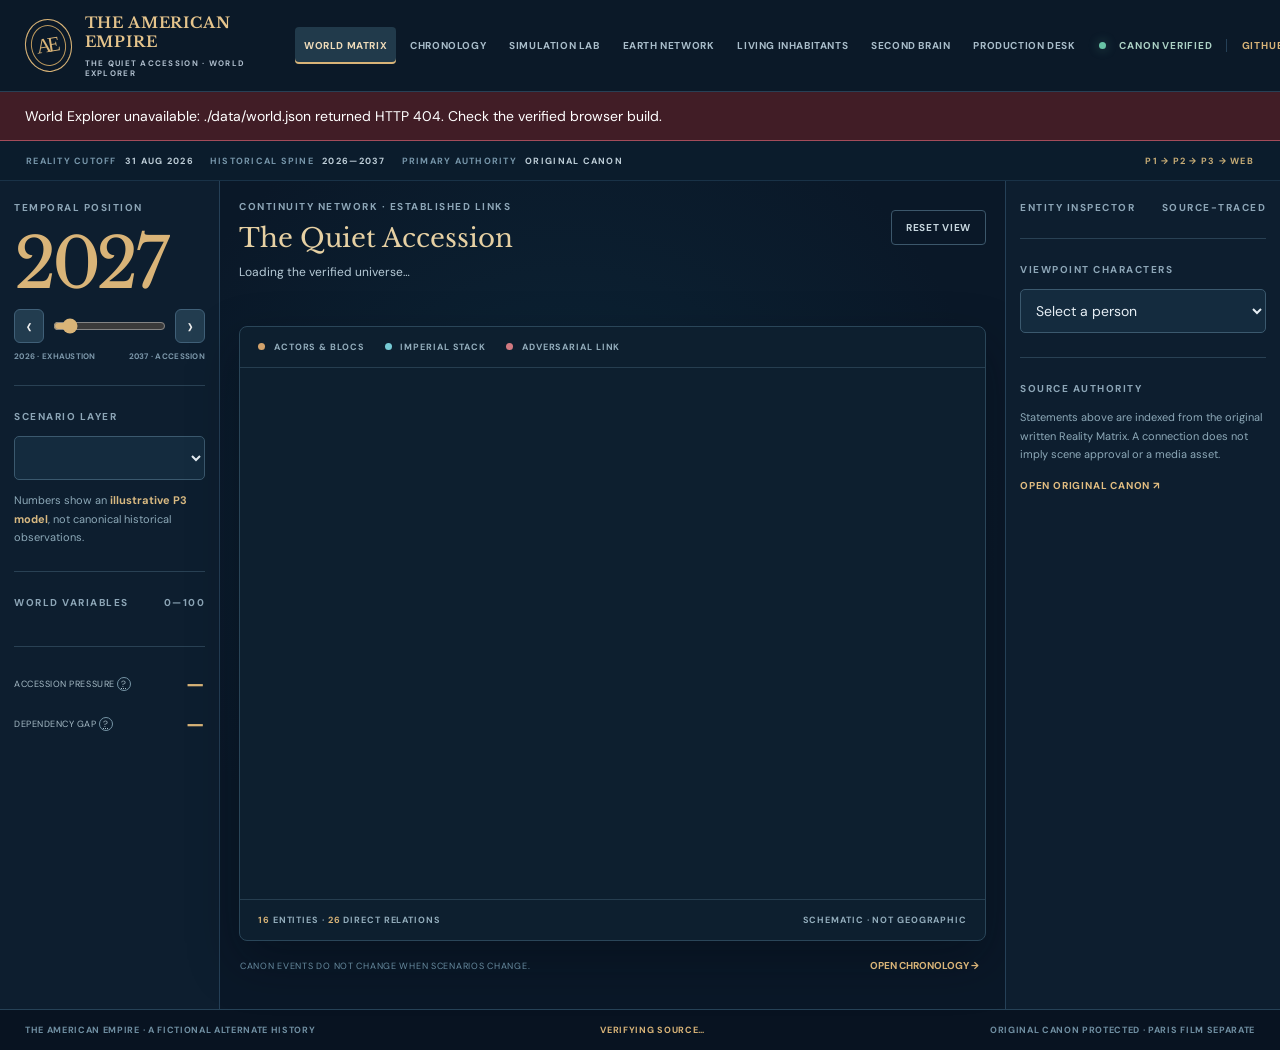
==== worlds/american-empire/web/src/index.html @ 7c213d7c "P7: deterministic inhabitants with agency, knowledge, memory and consequence Introduce five canon vi" ====
<!DOCTYPE html>
<html lang="en">
<head>
  <meta charset="utf-8">
  <meta name="viewport" content="width=device-width,initial-scale=1">
  <meta name="theme-color" content="#071322">
  <meta name="description" content="Explore The American Empire's original canon, timeline, factions, simulation scenarios and GodRender Second Brain.">
  <title>The American Empire • World Explorer</title>
  <link rel="stylesheet" href="./styles.css">
</head>
<body>
<div id="app" class="app">
  <header class="topbar">
    <a class="brand" href="#world" aria-label="American Empire World Explorer">
      <span class="seal" aria-hidden="true"><span>AE</span></span>
      <span class="brandtext"><strong>THE AMERICAN EMPIRE</strong><small>THE QUIET ACCESSION · WORLD EXPLORER</small></span>
    </a>
    <nav class="tabs" aria-label="Explorer sections">
      <button type="button" class="tab active" data-tab="world">World Matrix</button>
      <button type="button" class="tab" data-tab="chronology">Chronology</button>
      <button type="button" class="tab" data-tab="simulation">Simulation Lab</button>
      <button type="button" class="tab" data-tab="earth">Earth Network</button>
      <button type="button" class="tab" data-tab="inhabitants">Living Inhabitants</button>
      <button type="button" class="tab" data-tab="brain">Second Brain</button>
      <button type="button" class="tab" data-tab="production">Production Desk</button>
    </nav>
    <div class="top-right"><span class="live-dot"></span><span class="top-status">CANON VERIFIED</span><a id="githubTop" class="external" rel="noreferrer" target="_blank">GITHUB ↗</a></div>
  </header>

  <main class="main">
    <section id="error" class="error" role="alert" hidden></section>
    <div class="status-strip"><span>REALITY CUTOFF <b>31 AUG 2026</b></span><span>HISTORICAL SPINE <b>2026—2037</b></span><span>PRIMARY AUTHORITY <b>ORIGINAL CANON</b></span><span class="strip-right">P1 → P2 → P3 → WEB</span></div>

    <section id="world" class="page active" aria-label="World Matrix">
      <div class="world-layout">
        <aside class="leftpanel">
          <div class="panel-label">TEMPORAL POSITION</div>
          <div class="year-large" id="yearBig">2027</div>
          <div class="year-control"><button id="prevYear" aria-label="Previous year">‹</button><input type="range" id="yearSlider" min="2026" max="2037" step="1" value="2027" aria-label="Historical year"><button id="nextYear" aria-label="Next year">›</button></div>
          <div class="year-ends"><span>2026 · EXHAUSTION</span><span>2037 · ACCESSION</span></div>
          <div class="rule"></div>
          <label class="panel-label" for="scenarioSelect">SCENARIO LAYER</label>
          <select id="scenarioSelect"></select>
          <p class="caveat">Numbers show an <strong>illustrative P3 model</strong>, not canonical historical observations.</p>
          <div class="rule"></div>
          <div class="panel-label">WORLD VARIABLES <span class="tiny">0—100</span></div>
          <div id="metrics" class="metrics"></div>
          <div class="rule"></div>
          <div class="small-stat"><span>ACCESSION PRESSURE <abbr title="Uncalibrated P3 proxy">?</abbr></span><b id="pressure">—</b></div>
          <div class="small-stat"><span>DEPENDENCY GAP <abbr title="V1 minus V6; not a welfare measure">?</abbr></span><b id="dependency">—</b></div>
        </aside>
        <section class="worldcenter">
          <div class="centerhead"><div><div class="eyebrow">CONTINUITY NETWORK · ESTABLISHED LINKS</div><h1 id="phaseTitle">The Quiet Accession</h1><p id="phaseSummary">Loading the verified universe…</p></div><div class="graph-tools"><button type="button" id="resetGraph" class="flat-button">RESET VIEW</button></div></div>
          <div class="network">
            <div class="network-meta"><span><i class="dot amber"></i> ACTORS & BLOCS</span><span><i class="dot aqua"></i> IMPERIAL STACK</span><span><i class="dot rose"></i> ADVERSARIAL LINK</span></div>
            <svg id="graph" viewBox="0 0 1100 650" role="img" aria-label="Interactive schematic relationship network of the American Empire. Select nodes to inspect." tabindex="0"></svg>
            <div class="network-bottom"><span><b id="graphCount">16</b> ENTITIES · <b id="edgeCount">26</b> DIRECT RELATIONS</span><span>SCHEMATIC · NOT GEOGRAPHIC</span></div>
          </div>
          <div class="bottom-row"><span>CANON EVENTS DO NOT CHANGE WHEN SCENARIOS CHANGE.</span><button class="text-link" id="goChronology">OPEN CHRONOLOGY →</button></div>
        </section>
        <aside class="rightpanel">
          <div class="panel-label">ENTITY INSPECTOR <span class="tiny">SOURCE-TRACED</span></div>
          <div id="entityDetail"></div>
          <div class="rule"></div>
          <label class="panel-label" for="personSelect">VIEWPOINT CHARACTERS</label>
          <select id="personSelect"><option value="">Select a person</option></select>
          <div class="rule"></div>
          <div class="panel-label">SOURCE AUTHORITY</div>
          <p class="source-copy">Statements above are indexed from the original written Reality Matrix. A connection does not imply scene approval or a media asset.</p>
          <a id="canonLink" class="external-link" target="_blank" rel="noreferrer">OPEN ORIGINAL CANON ↗</a>
        </aside>
      </div>
    </section>


    <section id="simulation" class="page widepage" aria-label="Live simulation">
      <div class="page-intro"><p class="eyebrow">P5 · LIVE BROWSER-NATIVE SIMULATION</p><h1>Decisions have consequences.</h1>
        <p>Make an intervention, fork history, advance time and compare outcomes using the exact P3 rule set. All calculations run in this browser. These are <strong>hypothetical world-state variables</strong>, not changes to the original novel or real world.</p></div>
      <div id="liveStatus" class="sim-status" role="status" aria-live="polite">Verifying simulation rules against the source model…</div>
      <div class="sim-grid">
        <section class="sim-panel">
          <div class="panel-label">01 / SELECT A WORLD</div>
          <label for="liveScenario">Scenario</label><select id="liveScenario"></select>
          <div class="sim-side-controls"><button type="button" id="liveBack" class="flat-button">← Previous year</button>
            <button type="button" id="liveAdvance" class="primary-button">Advance one year →</button></div>
          <label for="liveYear">Simulation observation year</label><input id="liveYear" type="range" min="2026" max="2037" value="2027" step="1">
          <div class="sim-year-heading"><strong id="liveYearDisplay">2027</strong><span id="livePhase">Dollar Night</span></div>
          <div class="rule"></div>
          <div class="panel-label">02 / INTERVENE AND FORK</div>
          <label for="liveAction">Decision or intervention</label><select id="liveAction"></select>
          <label for="liveSubject">Associated faction or system (provenance only)</label><select id="liveSubject"></select>
          <label for="liveIntensity">Intensity: <strong id="liveIntensityText">1</strong> of 3</label>
          <input type="range" id="liveIntensity" min="1" max="3" step="1" value="1">
          <label for="liveForkName">New alternative history ID</label><input type="text" id="liveForkName" value="atlas-alternative" maxlength="64" pattern="[a-z][a-z0-9-]*" autocomplete="off">
          <button id="liveApply" class="primary-button full-button">Branch &amp; apply decision</button>
          <p class="caveat">A fork starts at the selected year, retaining the parent's prior years. Parent decisions from this year onward are replaced, not copied. No original canon file is modified.</p>
        </section>
        <section class="sim-panel sim-center">
          <div class="panel-label">03 / OBSERVE THE OUTCOME</div>
          <div class="sim-hero-metric"><div><span id="liveHeroYear">2027</span><h2 id="liveHeroTitle">Dollar Night</h2><p id="liveScenarioCaption">Initial state</p></div><div class="sim-authority">SCENARIO ONLY<br>NOT ESTABLISHED CANON</div></div>
          <div id="liveMetrics" class="sim-metric-grid"></div>
          <div class="sim-proxies"><div><small>ACCESSION PRESSURE · PROXY</small><b id="livePressure">—</b></div><div><small>DEPENDENCY GAP · PROXY</small><b id="liveDependency">—</b></div></div>
          <div class="panel-label">RECORDED DECISIONS</div>
          <div id="liveEvents" class="sim-event-list">None yet.</div>
          <div class="sim-side-controls">
            <button id="liveReplay" class="flat-button">Verify replay</button>
            <button id="liveExport" class="flat-button">Export complete run</button>
          </div>
          <p class="tiny muted">SHA-256 snapshot chain, model digest, source-world digest and exact event receipts are included in each exported run.</p>
        </section>
        <aside class="sim-panel">
          <div class="panel-label">04 / COMPARE HISTORIES</div>
          <label for="liveCompare">Compare against</label><select id="liveCompare"></select>
          <button id="liveCompareButton" class="flat-button full-button">Compare timelines</button>
          <div id="liveComparison" class="sim-comparison"><p>Choose another history to inspect divergence and variable deltas.</p></div>
          <div class="rule"></div>
          <div class="panel-label">05 / SAVE AND RECOVER</div>
          <button id="liveSave" class="primary-button full-button">Save this scenario locally</button>
          <div id="liveSavedList" class="sim-saved-list"></div>
          <div class="sim-side-controls">
            <button id="liveImportButton" class="flat-button">Import JSON</button>
            <button id="liveDelete" class="flat-button">Forget local branch</button>
          </div>
          <input type="file" id="liveImportFile" accept=".json,application/json" hidden>
          <p class="caveat">Saved only in this browser's local storage. Export JSON for backup or to transfer devices. No GodRender worker, Vercel server, or Drive write is performed.</p>
        </aside>
      </div>
    </section>


    <section id="earth" class="page widepage earth-page" aria-label="P6 Geographic Earth">
      <div class="page-intro"><p class="eyebrow">P6 · REAL GEOGRAPHY / HYPOTHETICAL SYSTEMS</p>
        <h1>The world beneath the Empire.</h1>
        <p>Locations named in the original story, placed against public-domain Natural Earth coastlines. Connections, influence, local service indices and decisions are <strong>illustrative simulations</strong>, not documented transport routes, real economic data, or new canon.</p>
      </div>
      <div id="geoStatus" class="sim-status" role="status" aria-live="polite">Loading the geographic index…</div>
      <div class="geo-layout">
        <div class="geo-main">
          <div class="geo-control-strip">
            <div><label for="geoYear">WORLD YEAR</label><strong id="geoYearText">2030</strong></div>
            <input type="range" id="geoYear" min="2026" max="2037" value="2030" step="1" aria-label="Geographic simulation year">
            <button type="button" id="geoPrev" class="flat-button">←</button><button type="button" id="geoNext" class="flat-button">→</button>
            <div class="geo-scenario"><small>ACTIVE P5 HISTORY</small><strong id="geoScenarioText">baseline</strong></div>
          </div>
          <div class="geo-map-container">
            <div class="geo-map-top">
              <span><i class="dot aqua"></i> CITY REFERENCE</span><span><i class="dot amber"></i> SELECTED LOCATION</span><span><i class="dot rose"></i> HYPOTHETICAL LINK</span>
              <div class="geo-map-buttons"><button id="geoZoomIn" aria-label="Zoom in">＋</button><button id="geoZoomOut" aria-label="Zoom out">－</button><button id="geoZoomReset" aria-label="Reset map">RESET</button></div>
            </div>
            <svg id="earthMap" viewBox="0 0 1200 620" role="img" aria-label="World map showing fictional American Empire story locations and modeled regional connections"></svg>
            <div class="geo-map-foot"><span id="geoCounter">12 CITY REFERENCE POINTS · 16 MODEL EDGES</span><span>PUBLIC-DOMAIN LAND GEOMETRY · GEOGRAPHY IS NOT A SOVEREIGNTY CLAIM</span></div>
          </div>
          <div class="geo-city-strip" id="geoCityStrip"></div>
          <p class="caveat">Land shapes: Natural Earth 1:110m public-domain dataset. Location coordinates are approximate city centers; no exact hospital, port facility, civic boundary, or future imperial border is asserted.</p>
        </div>
        <aside class="geo-sidebar">
          <div class="panel-label">SELECTED GEOGRAPHIC NODE</div>
          <h2 id="geoSelectedName">Bandar Abbas</h2>
          <p id="geoSelectedNote" class="source-copy"></p>
          <div class="geo-stats">
            <div><small>SERVICE RELIABILITY · MODEL</small><strong id="geoService">—</strong></div>
            <div><small>INDEPENDENT CAPACITY · MODEL</small><strong id="geoAutonomy">—</strong></div>
            <div><small>INCOMING NETWORK PRESSURE · MODEL</small><strong id="geoPressure">—</strong></div>
          </div>
          <div id="geoSource" class="source-citation"></div>
          <div class="rule"></div>
          <div class="panel-label">LOCAL DECISION · ALTERNATIVE HISTORY</div>
          <label for="geoAction">Intervention at this location</label><select id="geoAction"></select>
          <label for="geoIntensity">Intensity <strong id="geoIntensityLabel">1</strong> of 3</label><input id="geoIntensity" type="range" min="1" max="3" value="1" step="1">
          <button id="geoApply" class="primary-button full-button">Apply to geographic scenario</button>
          <p class="caveat">Interventions propagate along modeled directed links with a one-year lag. Global variables are inherited from the active P5 scenario and never overwritten.</p>
          <div class="rule"></div>
          <div class="panel-label">NETWORK CONSEQUENCES</div>
          <div id="geoConsequences" class="geo-consequences"></div>
          <div id="geoEventList" class="geo-events"></div>
          <div class="geo-button-row">
            <button id="geoUndo" class="flat-button">Undo latest</button>
            <button id="geoExport" class="flat-button">Export scenario</button>
          </div>
          <button id="geoClear" class="flat-button full-button">Clear local interventions</button>
          <p class="tiny muted">Local scenario data stays in your browser, not Drive. Export it before clearing storage. GodRender FX, Godot, ONNX and processing workers are not invoked by moving a map marker.</p>
        </aside>
      </div>
    </section>


    <section id="inhabitants" class="page widepage" aria-label="Living inhabitants simulation">
      <div class="page-intro"><p class="eyebrow">P7 · SOCIAL SIMULATION · SOURCE-ANCHORED FICTION</p>
      <h1>Every system has people inside it.</h1>
      <p>Observe ten simulated participants: five original viewpoint characters and five institutions. Each has bounded resources, priorities, relationships, private observations and memory. These are <strong>deterministic rule-based agents</strong>, not language-model conversations or established new chapters.</p></div>
      <div id="peopleStatus" class="sim-status" role="status" aria-live="polite">Initializing the inhabitant model…</div>
      <div class="inhabitants-layout">
       <div class="inhabitants-main">
        <div class="geo-control-strip">
         <div><label for="peopleYear">SIMULATED YEAR</label><strong id="peopleYearValue">2030</strong></div>
         <input type="range" id="peopleYear" min="2026" max="2037" step="1" value="2030">
         <button id="peoplePrev" class="flat-button" aria-label="Previous inhabitant year">←</button>
         <button id="peopleNext" class="flat-button" aria-label="Next inhabitant year">→</button>
         <div class="geo-scenario"><small>ACTIVE P5 RUN</small><strong id="peopleP5">baseline</strong></div>
        </div>
        <div class="panel-label">INHABITANTS AND INSTITUTIONS <span class="tiny">SELECT ONE TO INSPECT</span></div>
        <div id="peopleCards" class="people-cards"></div>
        <div class="panel-label">DECISIONS THIS YEAR <span class="tiny">ALTERNATIVE SIMULATION</span></div>
        <div id="peopleDecisions" class="people-decisions"></div>
        <div class="rule"></div>
        <div class="panel-label">RELATIONSHIP AND KNOWLEDGE FLOW <span class="tiny">ONE-YEAR MESSAGE DELAY</span></div>
        <div id="peopleConnections" class="people-connections"></div>
       </div>
       <aside class="people-inspector">
        <div class="panel-label">SELECTED INHABITANT</div>
        <h2 id="personFullName">Dr. Neda Farzan</h2>
        <p id="personCanonRole" class="source-copy"></p>
        <div class="people-numbers">
          <div><small>AVAILABLE RESOURCES</small><strong id="personBudget">—</strong></div>
          <div><small>PUBLIC STANDING</small><strong id="personStanding">—</strong></div>
          <div><small>LOCAL SERVICE · P7</small><strong id="personLocal">—</strong></div>
        </div>
        <div class="panel-label">ESTABLISHED SOURCE KNOWLEDGE</div>
        <p id="personCanonKnows" class="people-canon"></p>
        <div class="panel-label">IN-SIMULATION KNOWLEDGE</div>
        <div id="personKnowledge" class="people-knowledge"></div>
        <div class="panel-label">PRIVATE MEMORY IN THIS BRANCH</div>
        <div id="personMemory" class="people-memory"></div>
        <div class="rule"></div>
        <div class="panel-label">DIRECTIVE / COUNTERFACTUAL INTERVENTION</div>
        <label for="personPriority">Ask this actor to prioritize</label>
        <select id="personPriority">
         <option value="relief">Material relief</option>
         <option value="liberty">Autonomy and exit</option>
         <option value="truth">Investigation and evidence</option>
         <option value="order">Centralized order</option>
         <option value="trade">Negotiation and trade</option>
        </select>
        <button id="personApply" class="primary-button full-button">Create alternative choice</button>
        <p class="caveat">A directive changes this actor's behavior beginning in the selected year, not the locked historical timeline. Different people and institutions can respond differently.</p>
        <div class="people-compare">
         <div class="panel-label">BEHAVIORAL DIVERGENCE</div>
         <div id="personComparison"></div>
        </div>
        <div class="geo-button-row">
         <button id="personUndo" class="flat-button">Undo latest</button>
         <button id="personReplay" class="flat-button">Verify replay</button>
        </div>
        <button id="personExport" class="flat-button full-button">Export world-state receipt</button>
        <p id="personSourceNote" class="tiny muted">Character knowledge is limited to the canon's stated initial perspective and simulated messages. Canonically unknown information cannot be learned automatically.</p>
       </aside>
      </div>
    </section>

    <section id="chronology" class="page widepage" aria-label="Chronology">
      <div class="page-intro"><p class="eyebrow">THE ESTABLISHED SPINE</p><h1>Twelve years that changed the world.</h1><p>These titles and descriptions belong to the original Reality Matrix. Select a year to inspect its connected hypothetical state in the World Matrix.</p></div>
      <div class="chronology-layout"><div id="timelineList" class="timeline-list"></div><aside class="side-feature"><span class="panel-label">TEMPORAL INTEGRITY</span><h2>One canon. Many possible futures.</h2><p>P1 preserved the written chronology; P2 indexed it. P3 can branch scenarios without editing canonical history.</p><div id="timelineDetail" class="time-detail"></div><button id="timelineToWorld" class="primary-button">EXPLORE SELECTED YEAR ↗</button></aside></div>
    </section>

    <section id="brain" class="page widepage" aria-label="Second Brain">
      <div class="page-intro"><p class="eyebrow">GODRENDER · INHERITED FROM MAIN</p><h1>The Second Brain.</h1><p>Search the real registry of FX, workflows, models and media capabilities. Every record shows its Git provenance. Source presence is not evidence that a capability has executed or been artistically accepted.</p></div>
      <div class="brain-links" id="brainLinks"></div>
      <div class="brain-toolbar"><input id="brainSearch" type="search" placeholder="Search FX IDs, techniques, workflows, models…" aria-label="Search Second Brain"><select id="brainCategory" aria-label="Capability category"><option value="all">All capabilities</option><option value="fx">Effects</option><option value="workflow">Workflows</option><option value="model">Models</option><option value="media">Media capabilities</option></select><select id="brainGate" aria-label="Registry gate filter"><option value="all">Every gate status</option><option value="approved">Approved metadata only</option><option value="proof_required">Proof required</option></select></div>
      <div class="brain-layout"><div><div class="brain-count" id="brainCount"></div><div id="brainResults" class="brain-grid"></div></div><aside class="brain-side"><div class="panel-label">EVIDENCE CONTRACT</div><h2>Available does not mean approved.</h2><p>A retrieved effect needs exact source code, a suitable runtime, gate checks, real proof and Director acceptance before production. Historical branches in Drive are indexed for provenance, not active execution.</p><div class="rule"></div><div id="brainSelected"><p>Select a capability to inspect its exact registry source.</p></div></aside></div>
    </section>

    <section id="production" class="page widepage" aria-label="Production Desk">
      <div class="page-intro"><p class="eyebrow">FROM WORLD-STATE TO PRODUCTION</p><h1>The Director's desk.</h1><p>Create a source-backed, non-destructive brief for GodRender Studio. It is a handoff document, <em>not</em> an action that starts rendering, runs FX, or promotes an adaptation into canon.</p></div>
      <div class="production-layout"><div class="production-card"><div class="panel-label">WORLD REFERENCE</div><label for="briefYear">Year</label><select id="briefYear"></select><label for="briefEntity">Focal institution / system / person</label><select id="briefEntity"></select><label for="briefMode">Authority treatment</label><select id="briefMode"><option value="canon_reference">Canonical historical reference (read-only)</option><option value="scenario_adaptation">Counterfactual adaptation — not canon</option></select><label for="briefFx">Optional registered FX technique</label><select id="briefFx"><option value="">No FX technique selected</option></select><label for="briefNote">Director's scene intention</label><textarea id="briefNote" rows="4" maxlength="700" placeholder="Describe the viewpoint, setting and dramatic purpose. No media will be generated."></textarea><div class="action-row"><button id="copyBrief" class="primary-button">COPY PRODUCTION BRIEF</button><button id="downloadBrief" class="flat-button">DOWNLOAD JSON</button></div><p class="tiny muted" id="briefMessage" aria-live="polite"></p></div>
      <div class="production-info"><div class="panel-label">GODRENDER HANDOFF · NOT AN EXECUTION GATE</div><h2>Use the whole stack, when the scene calls for it.</h2><p>Studio supplies the six-stage Media → Direction → Storyboard → Shots → Assemble → Finish workflow. The inherited Second Brain helps retrieve eligible effects and earlier proofs. No historical technique may execute without current native verification.</p><div id="briefPreview" class="preview-code"></div><a id="studioLink" href="#" target="_blank" rel="noreferrer" class="external-link">OPEN GODRENDER STUDIO SOURCE ↗</a><p class="tiny muted">The website is a read-only explorer. A production worker or authenticated Studio connection is not running on this hosting service.</p></div></div>
    </section>
  </main>
  <footer><span>THE AMERICAN EMPIRE · A FICTIONAL ALTERNATE HISTORY</span><span id="footSource">VERIFYING SOURCE…</span><span>ORIGINAL CANON PROTECTED · PARIS FILM SEPARATE</span></footer>
</div>
<script src="./simulator.js" defer></script>
<script src="./app.js" defer></script>
<script src="./live.js" defer></script>
<script src="./regions.js" defer></script>
<script src="./earth.js" defer></script>
<script src="./inhabitants.js" defer></script>
<script src="./people.js" defer></script>
</body>
</html>
---- worlds/american-empire/web/src/styles.css ----
@import url('https://fonts.googleapis.com/css2?family=DM+Sans:wght@400;500;600;700&family=Libre+Baskerville:wght@400;700&display=swap');
:root {--bg:#081321;--panel:#0e2031;--panel2:#10263a;--line:#254057;--gold:#d9b478;--text:#e0eaf0;--mute:#96acb9;--cyan:#76cad4;--amber:#d2a26b;--red:#d07980;--shadow:0 20px 50px #030a1259}
*{box-sizing:border-box}html{scroll-behavior:smooth}body{margin:0;color:var(--text);background:var(--bg);font-family:'DM Sans','Segoe UI',sans-serif;font-size:14px}button,input,select,textarea{font:inherit}button{cursor:pointer}a{color:inherit;text-decoration:none}a:hover{color:#f3dcae}button:focus-visible,a:focus-visible,input:focus-visible,select:focus-visible,textarea:focus-visible{outline:2px solid var(--gold);outline-offset:3px}::selection{background:#2b6473;color:#fff}.app{min-height:100vh;display:flex;flex-direction:column}.topbar{display:flex;align-items:center;gap:32px;padding:13px 25px;border-bottom:1px solid #284055;background:#0b1928;min-height:87px}.brand{display:flex;gap:13px;align-items:center;min-width:288px}.seal{width:53px;height:53px;display:grid;place-items:center;border:1.5px solid var(--gold);border-radius:50%;box-shadow:inset 0 0 0 5px #0b1928,inset 0 0 0 6px #bb985d;transform:rotate(-9deg)}.seal span{font-family:Georgia,serif;color:var(--gold);font-size:21px;letter-spacing:-4px;margin-right:4px}.brandtext strong{font-family:'Libre Baskerville',Georgia,serif;color:#e5c48c;font-size:15px;letter-spacing:.055em;display:block}.brandtext small{display:block;margin-top:7px;letter-spacing:.16em;color:#aebdcc;font-size:8px;font-weight:700}.tabs{display:flex;gap:5px;align-self:stretch;align-items:center;flex:1}.tab{border:0;border-radius:4px;background:transparent;color:#a9bdca;letter-spacing:.06em;text-transform:uppercase;font-size:10px;font-weight:700;padding:15px 14px;white-space:nowrap}.tab:hover{background:#1d3548}.tab.active{background:#213a4b;color:#efdcba;box-shadow:inset 0 -2px 0 var(--gold)}.top-right{display:flex;gap:13px;align-items:center;font-size:10px;white-space:nowrap;color:#acd1c5;font-weight:700;letter-spacing:.08em}.live-dot{width:7px;height:7px;border-radius:50%;background:#68c3a5;box-shadow:0 0 11px #68c3a56d}.external{color:var(--gold);border-left:1px solid var(--line);padding-left:15px}.main{flex:1;width:100%}.status-strip{display:flex;gap:33px;align-items:center;border-bottom:1px solid #193247;min-height:40px;padding:10px 26px;background:#0b1c2c;font-size:9px;letter-spacing:.14em;color:#7796aa;font-weight:700}.status-strip b{color:#beced8;margin-left:5px}.strip-right{margin-left:auto;color:#c7ac76}.error{background:#411d26;border-bottom:1px solid #a44c5a;padding:15px 25px;color:#fff}.page{display:none}.page.active{display:block}.world-layout{display:grid;grid-template-columns:260px minmax(420px,1fr) 310px;min-height:calc(100vh - 167px)}.leftpanel,.rightpanel{background:#0d1e2f;padding:22px 19px;overflow:auto}.leftpanel{border-right:1px solid var(--line)}.rightpanel{border-left:1px solid var(--line)}.panel-label,.eyebrow{font-size:10px;font-weight:700;letter-spacing:.15em;color:#8da6b7;text-transform:uppercase}.panel-label{display:flex;justify-content:space-between;gap:8px;margin-bottom:13px}.tiny{font-size:10px}.muted{color:var(--mute)}.year-large{font-family:'Libre Baskerville',Georgia,serif;font-size:69px;letter-spacing:-.07em;color:var(--gold);margin:13px 0 6px;line-height:1.1}.year-control{display:flex;gap:7px;align-items:center}.year-control button{background:#223c4f;border:1px solid #406078;border-radius:6px;color:#eee;width:30px;height:34px;font-size:23px}.year-control input{flex:1;min-width:70px;accent-color:var(--gold)}.year-ends{display:flex;justify-content:space-between;gap:6px;color:#7d98ab;font-size:8px;font-weight:700;letter-spacing:.035em;margin-top:8px}.rule{height:1px;background:#294154;margin:24px 0}select,input[type="search"],textarea{background:#142b3e;color:#e6eef4;border:1px solid #3b596e;border-radius:5px;padding:11px;width:100%;min-width:0}select:focus,textarea:focus{border-color:var(--gold)}.caveat,.source-copy{color:#8da9b8;font-size:11px;line-height:1.7}.caveat strong{color:#d8b981}.metrics{display:grid;gap:14px}.metric-head{display:flex;align-items:baseline;justify-content:space-between;gap:10px;margin-bottom:7px;color:#b4c6d0;font-size:10px}.metric-head strong{color:var(--gold);font-size:13px}.bar-bg{height:5px;border-radius:12px;background:#233e51;overflow:hidden}.bar-fill{height:100%;background:linear-gradient(90deg,#4c8996,#86d7d3);transition:width .3s}.small-stat{display:flex;justify-content:space-between;gap:10px;align-items:center;font-size:9px;letter-spacing:.06em;color:#a7bcc7;margin:14px 0}.small-stat b{font-size:20px;color:var(--gold)}.small-stat abbr{border:1px solid #7695a6;border-radius:100px;display:inline-grid;place-items:center;width:14px;height:14px;cursor:help}.worldcenter{padding:23px 24px;background:radial-gradient(circle at 44% 39%,#0c2537,transparent 65%),#0a1828;min-width:0}.centerhead{display:flex;justify-content:space-between;gap:20px;min-height:126px}.centerhead h1{font-family:'Libre Baskerville',Georgia,serif;color:#e6d0a3;font-weight:400;font-size:26px;margin:9px 0}.centerhead p{margin:0 0 18px;line-height:1.6;color:#b7cbd7;max-width:800px;font-size:12px}.flat-button{background:transparent;border:1px solid #3c576b;color:#c7d7df;padding:10px 14px;border-radius:4px;font-weight:700;font-size:10px;letter-spacing:.07em;white-space:nowrap}.flat-button:hover{background:#1d394b}.graph-tools{padding-top:10px}.network{border:1px solid #2a4659;background:#0d1f2f;box-shadow:var(--shadow);border-radius:8px;overflow:hidden;min-height:480px}.network-meta,.network-bottom{display:flex;gap:20px;align-items:center;color:#93adbc;font-size:9px;letter-spacing:.1em;font-weight:700;padding:14px 18px}.network-meta{border-bottom:1px solid #263e50}.dot{display:inline-block;width:7px;height:7px;border-radius:50%;margin-right:6px}.dot.amber{background:var(--amber)}.dot.aqua{background:var(--cyan)}.dot.rose{background:var(--red)}#graph{display:block;width:100%;height:min(59vh,600px);min-height:380px;touch-action:pan-y}#graph .edge{stroke:#5f8495;opacity:.35;stroke-width:1.5;transition:opacity .15s,stroke-width .15s}#graph .edge.negative{stroke:var(--red)}#graph .edge.emph{opacity:1;stroke-width:3}#graph .node{cursor:pointer;outline:none}#graph .node .disc{transition:stroke-width .15s,stroke .15s}#graph .node:hover .disc,#graph .node.active .disc{stroke:#f5e0b9;stroke-width:3}#graph .node text{font-family:'DM Sans',sans-serif;font-size:14px;fill:#dce8ed;text-anchor:middle;pointer-events:none}#graph .node .sub{font-size:9px;fill:#89a1af;letter-spacing:.12em}#graph .heading{font-family:'DM Sans',sans-serif;font-size:12px;fill:#7896aa;letter-spacing:2px}.network-bottom{border-top:1px solid #263e50;justify-content:space-between}.network-bottom b{color:var(--gold)}.bottom-row{display:flex;justify-content:space-between;align-items:center;gap:14px;padding:17px 1px;color:#688b9f;font-size:9px;letter-spacing:.08em}.text-link{background:none;border:0;color:var(--gold);font-weight:700;font-size:10px;white-space:nowrap}.entity-name{font-family:'Libre Baskerville',Georgia,serif;color:#e8d3ab;font-size:25px;line-height:1.3;margin:20px 0 8px;overflow-wrap:anywhere}.entity-kind{letter-spacing:.1em;color:var(--cyan);font-weight:700;font-size:9px;text-transform:uppercase}.entity-desc{color:#b8cad3;font-size:12px;line-height:1.6}.entity-list{margin:15px 0;display:grid;gap:12px}.entity-item dt{color:#8ba6b7;font-size:9px;letter-spacing:.1em;text-transform:uppercase}.entity-item dd{margin:4px 0 0;color:#d5e5eb;line-height:1.6;font-size:11px;overflow-wrap:anywhere}.inspector-links{display:grid;gap:7px;margin-top:14px}.rel-pill{padding:9px;border-radius:5px;background:#152c40;border:1px solid #2c4b60;color:#b7d1d9;font-size:10px;text-align:left}.rel-pill:hover{border-color:var(--gold)}.source-citation{font-size:9px;color:#8ea7b8;word-break:break-all;line-height:1.5;border-left:2px solid var(--gold);padding-left:9px;margin-top:17px}.external-link{color:#e1bd81;display:block;font-weight:700;font-size:10px;letter-spacing:.08em;margin-top:15px}.widepage{max-width:1530px;padding:40px 35px 90px;margin:auto}.page-intro{margin-bottom:32px}.page-intro h1{font-family:'Libre Baskerville',Georgia,serif;color:#e1cc9f;font-size:39px;font-weight:400;margin:12px 0 12px}.page-intro p:not(.eyebrow){max-width:890px;color:#acc4d0;line-height:1.8}.chronology-layout{display:grid;grid-template-columns:minmax(500px,1fr) 310px;gap:26px}.timeline-list{display:grid;grid-template-columns:repeat(2,minmax(0,1fr));gap:12px}.time-card{display:flex;gap:18px;align-items:start;text-align:left;background:#102235;color:#dbe7ee;border:1px solid #294659;padding:20px;border-radius:7px;min-height:148px}.time-card:hover,.time-card.active{border-color:var(--gold);background:#182f41}.time-card .time-year{color:var(--gold);font-family:Georgia,serif;font-size:26px}.time-card strong{font-size:14px;color:#e4d2b1;display:block;margin:3px 0 9px}.time-card p{font-size:11px;line-height:1.55;color:#a9bfcb;margin:0}.side-feature,.brain-side,.production-card,.production-info{background:#102436;border:1px solid #2e4a60;border-radius:9px;padding:24px}.side-feature{align-self:start;position:sticky;top:20px}.side-feature h2,.brain-side h2,.production-info h2{font-family:Georgia,serif;color:#dec69d;font-size:26px;font-weight:400;line-height:1.3}.side-feature p,.brain-side p,.production-info p{line-height:1.8;color:#a9bdc9;font-size:12px}.time-detail{font-size:12px;color:#c2d3de;margin:35px 0}.primary-button{background:#d6b67e;color:#0b1a28;border:0;border-radius:4px;padding:14px 18px;font-size:11px;font-weight:800;letter-spacing:.07em}.primary-button:hover{background:#edd19e}.brain-links{display:flex;flex-wrap:wrap;gap:12px;margin-bottom:25px}.brain-links a{display:flex;align-items:center;gap:10px;border:1px solid #35556b;border-radius:6px;background:#122a3e;color:#d6c49e;padding:13px 17px;font-weight:700;font-size:11px}.brain-toolbar{display:grid;grid-template-columns:1fr 230px 205px;gap:11px;margin-bottom:16px}.brain-layout{display:grid;grid-template-columns:minmax(0,1fr) 320px;gap:25px}.brain-count{margin:9px 0 17px;color:#8daabc;font-size:11px;letter-spacing:.09em}.brain-grid{display:grid;grid-template-columns:repeat(2,minmax(0,1fr));gap:12px;max-height:60vh;overflow:auto;padding:1px 4px 4px 0}.cap-card{border:1px solid #274a60;background:#102739;border-radius:7px;padding:16px;color:#d4e2e9;text-align:left;min-width:0}.cap-card.active,.cap-card:hover{background:#193b4f;border-color:var(--gold)}.cap-card .card-top{display:flex;justify-content:space-between;gap:8px;margin-bottom:11px;color:#88a6b7;font-size:9px;letter-spacing:.08em}.cap-card h3{margin:0 0 8px;color:#e2c79b;font-size:16px;overflow-wrap:anywhere}.cap-card p{margin:0;color:#a8c2ce;font-size:11px;line-height:1.65}.gate-tag{border:1px solid #46697a;border-radius:3px;padding:3px 6px;color:#b7d8dc;font-size:9px;white-space:nowrap}.gate-tag.proof_required{color:#e0bb8b;border-color:#886548}.gate-tag.approved{color:#9dd7c2;border-color:#46816e}.brain-side{align-self:start;position:sticky;top:15px}.brain-side #brainSelected{overflow-wrap:anywhere;font-size:12px;color:#c3d5e0;line-height:1.65}.brain-side #brainSelected dl{margin-top:12px}.brain-side #brainSelected dt{font-size:10px;color:#8ba4b7;text-transform:uppercase;margin-top:12px}.brain-side #brainSelected dd{margin:2px 0 0}.production-layout{display:grid;grid-template-columns:minmax(360px,1fr) minmax(350px,1fr);gap:26px}.production-card label{display:block;margin:17px 0 8px;color:#c3d4de;font-size:11px;font-weight:700}.production-card textarea{resize:vertical}.action-row{display:flex;gap:10px;margin-top:22px}.production-info{background:#0d2030}.preview-code{white-space:pre-wrap;word-break:break-word;background:#081826;border:1px solid #2d4556;padding:17px;border-radius:6px;max-height:460px;overflow:auto;color:#9ec6d0;font-family:ui-monospace,'Cascadia Code',monospace;font-size:11px;line-height:1.65}.production-info .external-link{margin-top:22px}footer{display:flex;justify-content:space-between;gap:20px;border-top:1px solid #264257;padding:14px 25px;font-size:9px;font-weight:700;letter-spacing:.075em;color:#708fa2}footer span:nth-child(2){color:#d9b478}
@media(max-width:1280px){.world-layout{grid-template-columns:220px minmax(360px,1fr) 275px}.topbar{gap:15px}.brand{min-width:255px}.tab{padding:12px 9px}.status-strip{gap:16px}.worldcenter{padding:19px}.leftpanel,.rightpanel{padding:20px 14px}#graph{min-height:340px}}
@media(max-width:1030px){.topbar{flex-wrap:wrap}.brand{flex:1}.tabs{order:3;flex-basis:100%;justify-content:space-between}.top-right{margin-left:auto}.world-layout{grid-template-columns:225px minmax(400px,1fr)}.rightpanel{grid-column:1/-1;border-left:0;border-top:1px solid var(--line)}.worldcenter{min-height:700px}.entity-list{grid-template-columns:repeat(2,1fr)}.chronology-layout,.brain-layout{grid-template-columns:1fr}.brain-side,.side-feature{position:static}.brain-grid{max-height:none}}
@media(max-width:700px){.topbar{padding:12px}.brand{min-width:0}.brandtext strong{font-size:12px}.seal{width:43px;height:43px}.top-right{font-size:8px}.tabs{overflow:auto}.tab{font-size:9px;padding:12px 9px}.status-strip{gap:10px;flex-wrap:wrap;padding:10px 13px}.strip-right{margin:0}.world-layout{display:flex;flex-direction:column}.leftpanel{order:2;border-right:0;border-top:1px solid var(--line)}.worldcenter{order:1;padding:16px;min-height:0}.rightpanel{order:3}.centerhead{flex-direction:column}.centerhead h1{font-size:23px}.network-meta{gap:8px;flex-wrap:wrap;font-size:8px}.network{min-height:0}#graph{min-height:300px;height:55vh}.year-large{font-size:40px}.metrics{grid-template-columns:repeat(2,minmax(0,1fr))}.widepage{padding:25px 16px 50px}.page-intro h1{font-size:28px}.timeline-list,.brain-grid,.production-layout{grid-template-columns:1fr}.chronology-layout{display:block}.side-feature{margin-top:15px}.brain-toolbar{grid-template-columns:1fr 1fr}.brain-toolbar input{grid-column:1/-1}.action-row{flex-wrap:wrap}footer{padding:15px;font-size:8px;flex-wrap:wrap}.network-bottom{font-size:8px}.status-strip span{font-size:8px}}

/* P5 LIVE SCENARIO LAB — browser-local deterministic P3 engine. */
.sim-status{padding:14px 19px;background:#123d43;border:1px solid #287b76;color:#b6e8dd;border-radius:6px;margin-bottom:22px;font-size:12px;line-height:1.6}
.sim-status.error-state{background:#3e2129;color:#ffbdc0;border-color:#9b525f}
.sim-grid{display:grid;grid-template-columns:minmax(265px,.88fr) minmax(360px,1.35fr) minmax(265px,.82fr);gap:17px;align-items:start}
.sim-panel{background:#102436;border:1px solid #2e4a60;border-radius:9px;padding:21px;min-width:0}
.sim-center{background:#0d1f30}
.sim-panel label{font-size:10px;letter-spacing:.045em;font-weight:700;color:#b9cbd5;display:block;margin:18px 0 7px}
.sim-panel input[type="text"]{background:#142b3e;color:#e6eef4;border:1px solid #3b596e;border-radius:5px;padding:12px;width:100%}
.sim-panel input[type="range"]{width:100%;accent-color:var(--gold)}
.sim-side-controls{display:flex;flex-wrap:wrap;gap:8px;margin:15px 0}
.sim-side-controls button{flex:1;white-space:normal;min-width:130px}
.full-button{width:100%;text-align:center;margin-top:13px}
.sim-year-heading{display:flex;align-items:center;gap:12px;margin-top:10px;color:#97aebd}
.sim-year-heading strong{font-family:Georgia,serif;font-size:34px;color:var(--gold);font-weight:400}
.sim-year-heading span{font-size:12px}
.sim-hero-metric{display:flex;justify-content:space-between;align-items:flex-start;gap:8px;padding-bottom:19px;border-bottom:1px solid #2b4b61}
.sim-hero-metric span{font-family:Georgia,serif;color:var(--gold);font-size:40px}
.sim-hero-metric h2{margin:4px 0;font-family:Georgia,serif;font-size:22px;color:#e9d6b1;font-weight:400}
.sim-hero-metric p{font-size:11px;color:#91b0c2}
.sim-authority{padding:8px;border:1px solid #638379;color:#b7e0d6;font-size:8px;text-align:center;line-height:1.8;letter-spacing:.04em;white-space:nowrap}
.sim-metric-grid{display:grid;grid-template-columns:repeat(2,minmax(0,1fr));gap:20px 15px;margin:24px 0}
.sim-variable>div:first-child{display:flex;justify-content:space-between;gap:10px;font-size:11px;color:#c1d3da;margin-bottom:7px}
.sim-variable b{color:#e5c48c;font-size:13px}
.sim-proxies{display:grid;grid-template-columns:repeat(2,1fr);gap:13px;margin-bottom:25px}
.sim-proxies>div{padding:16px;background:#172e40;border:1px solid #294657;border-radius:6px}
.sim-proxies small{display:block;color:#95b2c3;font-size:9px;line-height:1.6;margin-bottom:7px}
.sim-proxies b{font-family:Georgia,serif;font-size:28px;color:#e2c695}
.sim-event-list{min-height:42px;max-height:175px;overflow-y:auto;color:#9aafbb;font-size:11px;line-height:1.7}
.sim-event{border-left:2px solid var(--gold);padding:5px 10px;margin:7px 0;background:#173045}
.sim-event strong{display:block;color:#dfcba9;font-size:11px}
.sim-event span{font-size:10px;color:#afc3cc}
.sim-comparison{min-height:170px;background:#112b3c;border:1px solid #2a4b5d;padding:11px;border-radius:5px;margin-top:14px;color:#b8cbd4;line-height:1.7}
.sim-comparison p{margin:4px 0 9px;font-size:11px}
.sim-delta-list{display:grid;gap:6px;margin:10px 0}
.sim-delta-list div{display:flex;justify-content:space-between;padding:5px 9px;background:#1b3547}
.sim-delta-list b{color:#e0bf81}
.sim-saved-list{display:flex;flex-direction:column;gap:8px;font-size:11px;color:#95aebb;max-height:160px;overflow-y:auto}
.sim-save-item{padding:8px;text-align:left;background:#183145;color:#dbc89f;border:1px solid #345569;border-radius:4px}
@media(max-width:1150px){.sim-grid{grid-template-columns:minmax(265px,1fr) minmax(350px,1.5fr)}.sim-grid>aside{grid-column:1/-1}}
@media(max-width:760px){.sim-grid{grid-template-columns:1fr}.sim-grid>aside{grid-column:1}.sim-metric-grid{grid-template-columns:1fr 1fr}.sim-hero-metric{flex-wrap:wrap}}

/* P6 Earth Network */
.earth-page{max-width:1700px}.geo-layout{display:grid;grid-template-columns:minmax(550px,1fr) 335px;gap:17px;align-items:start}
.geo-main{min-width:0}.geo-sidebar{background:#102436;border:1px solid #2e4a60;border-radius:9px;padding:21px}.geo-sidebar h2{font-family:Georgia,serif;color:#e2c795;font-weight:400;font-size:28px;margin:12px 0}
.geo-sidebar label{display:block;color:#c9d6dc;font-size:11px;font-weight:700;margin:15px 0 9px}
.geo-sidebar input[type="range"]{width:100%;accent-color:var(--gold)}
.geo-control-strip{display:flex;gap:10px;align-items:center;border:1px solid #2a4b62;background:#10293c;border-radius:6px;padding:14px 17px;margin-bottom:12px}
.geo-control-strip>div:first-child{display:flex;align-items:center;gap:13px}.geo-control-strip label,.geo-scenario small{font-size:9px;color:#97b0bd;font-weight:700;letter-spacing:.1em}
.geo-control-strip strong{color:#dfc597;font-size:21px}.geo-control-strip input{flex:1;min-width:70px;accent-color:var(--gold)}
.geo-scenario{display:flex;flex-direction:column;gap:3px;text-align:right;padding-left:15px;border-left:1px solid #416073}
.geo-scenario strong{font-size:11px;white-space:nowrap;color:#96c7cb}
.geo-map-container{background:#081c2d;border:1px solid #355769;border-radius:8px;overflow:hidden;box-shadow:var(--shadow)}
.geo-map-top,.geo-map-foot{display:flex;align-items:center;gap:15px;padding:13px 17px;font-size:9px;color:#91b0be;letter-spacing:.045em}
.geo-map-top{border-bottom:1px solid #284c61}.geo-map-foot{border-top:1px solid #284c61;justify-content:space-between;flex-wrap:wrap}
.geo-map-buttons{display:flex;gap:5px;margin-left:auto}
.geo-map-buttons button{border:1px solid #40657a;background:#1a3547;color:#d9e4eb;border-radius:4px;padding:6px 9px}
#earthMap{display:block;width:100%;height:auto;aspect-ratio:1200/620;background:#0c1e30}
.geo-pin{cursor:pointer;outline:none}.geo-pin-label{fill:#e8ecef;font-size:11px;paint-order:stroke fill;stroke:#102838;stroke-width:3;stroke-linejoin:round;pointer-events:none}
.geo-pin.selected .geo-pin-disc{stroke:#f5d698;stroke-width:3}.geo-pin:focus-visible .geo-pin-disc{stroke:#fff;stroke-width:3}
.geo-pin:hover .geo-pin-label,.geo-pin.selected .geo-pin-label{fill:#f9d69f;font-weight:700}
.geo-city-strip{display:flex;flex-wrap:wrap;gap:7px;margin-top:13px}
.geo-city-button{background:#173045;color:#b9c9d1;border:1px solid #325366;border-radius:4px;padding:7px 9px;font-size:10px}
.geo-city-button.active,.geo-city-button:hover{background:#34485a;color:#f4d8a4;border-color:#d0a86a}
.geo-stats{display:grid;grid-template-columns:repeat(3,minmax(0,1fr));gap:6px}
.geo-stats>div{padding:12px 7px;background:#183144;border-radius:5px;border:1px solid #31576c;min-width:0}
.geo-stats small{display:block;min-height:40px;color:#9db8c6;font-size:9px;line-height:1.5}
.geo-stats strong{font-size:19px;color:#d7c390}
.geo-consequences{font-size:11px;line-height:1.75;max-height:160px;overflow:auto;color:#c4d6dc}
.geo-consequence-line{padding:6px 0;border-bottom:1px solid #2c495b}
.geo-events{font-size:10px;color:#96b8c6;line-height:1.65;max-height:130px;overflow:auto;margin-top:13px}
.geo-button-row{display:flex;gap:8px;margin-top:12px}.geo-button-row button{flex:1}
@media(max-width:1200px){.geo-layout{grid-template-columns:minmax(0,1fr)}.geo-sidebar{max-width:none}}
@media(max-width:650px){.geo-control-strip{flex-wrap:wrap}.geo-scenario{border-left:0;padding-left:0}.geo-map-top{flex-wrap:wrap}.geo-stats{grid-template-columns:repeat(3,minmax(0,1fr))}.geo-stats strong{font-size:16px}}

/* P7 Living Inhabitants */
.inhabitants-layout{display:grid;grid-template-columns:minmax(0,1fr) 355px;gap:22px;align-items:start}
.inhabitants-main{min-width:0}
.people-inspector{background:#112639;border:1px solid #325268;border-radius:8px;padding:21px}
.people-inspector h2{font:400 28px Georgia,serif;color:#e6d0a4;margin:10px 0}
.people-inspector label{display:block;font-size:11px;font-weight:700;color:#c1d2d9;margin:13px 0 8px}
.people-cards{display:grid;grid-template-columns:repeat(3,minmax(0,1fr));gap:10px;margin:15px 0 28px}
.people-card{background:#112739;border:1px solid #2c4b5f;border-radius:7px;padding:13px;text-align:left;color:#d6e4eb;min-width:0;display:flex;flex-direction:column;gap:9px;min-height:144px}
.people-card.selected,.people-card:hover{border-color:#ddb978;background:#1c3746}
.people-kind{font-size:9px;color:#8ba8b7;letter-spacing:.07em;text-transform:uppercase}
.people-card strong{color:#e3c79b;font-size:15px}
.people-card small{color:#abc1cb;font-size:10px;line-height:1.6;max-height:35px;overflow:hidden}
.people-current{font-size:10px;border-left:2px solid #76bec6;padding-left:8px;color:#a2d8d2;text-transform:capitalize}
.people-numbers{display:grid;grid-template-columns:repeat(3,1fr);gap:8px;margin:16px 0 24px}
.people-numbers>div{background:#1a3649;border:1px solid #33566a;border-radius:5px;padding:9px 7px}
.people-numbers small{display:block;min-height:34px;font-size:9px;color:#98b6c2;line-height:1.5}
.people-numbers strong{display:block;font:24px Georgia,serif;color:#d9bb84}
.people-canon{font-size:11px;line-height:1.65;color:#ccd8d9;border-left:2px solid #d9b780;padding-left:10px}
.people-knowledge,.people-memory{font-size:11px;line-height:1.55;color:#aebfc9;max-height:175px;overflow-y:auto;margin:10px 0 20px}
.people-log-item{padding:8px 3px;border-bottom:1px solid #2a475a}
.people-log-item small{font-size:9px;color:#a5d4d0;text-transform:uppercase}
.people-log-item p{margin:4px 0}
.people-decisions{display:grid;grid-template-columns:repeat(2,minmax(0,1fr));gap:7px;margin:13px 0 28px}
.people-decision{display:flex;gap:7px;flex-wrap:wrap;justify-content:space-between;align-items:center;padding:12px;text-align:left;border-radius:5px;border:1px solid #28485b;background:#102738;color:#d6e8ee}
.people-decision:hover{background:#1d3748;border-color:#bc9761}
.people-decision span{font-size:10px;color:#89b8bf}
.people-decision strong{font-size:11px;color:#dec897}
.people-decision small{flex-basis:100%;font-size:9px;color:#90aaba}
.people-connections{display:grid;grid-template-columns:repeat(3,1fr);gap:8px}
.people-link{background:#112b3d;padding:12px;border:1px solid #2d4b5c;display:grid;gap:5px;border-radius:4px}
.people-link strong{font-size:11px;color:#d9bf8e}
.people-link span{font-size:9px;color:#9db9c5}
.people-compare{background:#0c2131;padding:13px;margin-top:20px;border:1px solid #315167;border-radius:5px}
.people-compare-data{display:grid;grid-template-columns:repeat(3,1fr);gap:8px}
.people-compare-data div{display:grid;gap:8px}
.people-compare-data strong{font:25px Georgia,serif;color:#dabc88}
.people-compare-data small{font-size:9px;color:#9ab5c1;line-height:1.4}
@media(max-width:1160px){.inhabitants-layout{grid-template-columns:1fr}.people-cards{grid-template-columns:repeat(3,1fr)}.people-inspector{max-width:none}}
@media(max-width:750px){.people-cards{grid-template-columns:repeat(2,minmax(0,1fr))}.people-decisions{grid-template-columns:1fr}.people-connections{grid-template-columns:repeat(2,minmax(0,1fr))}}
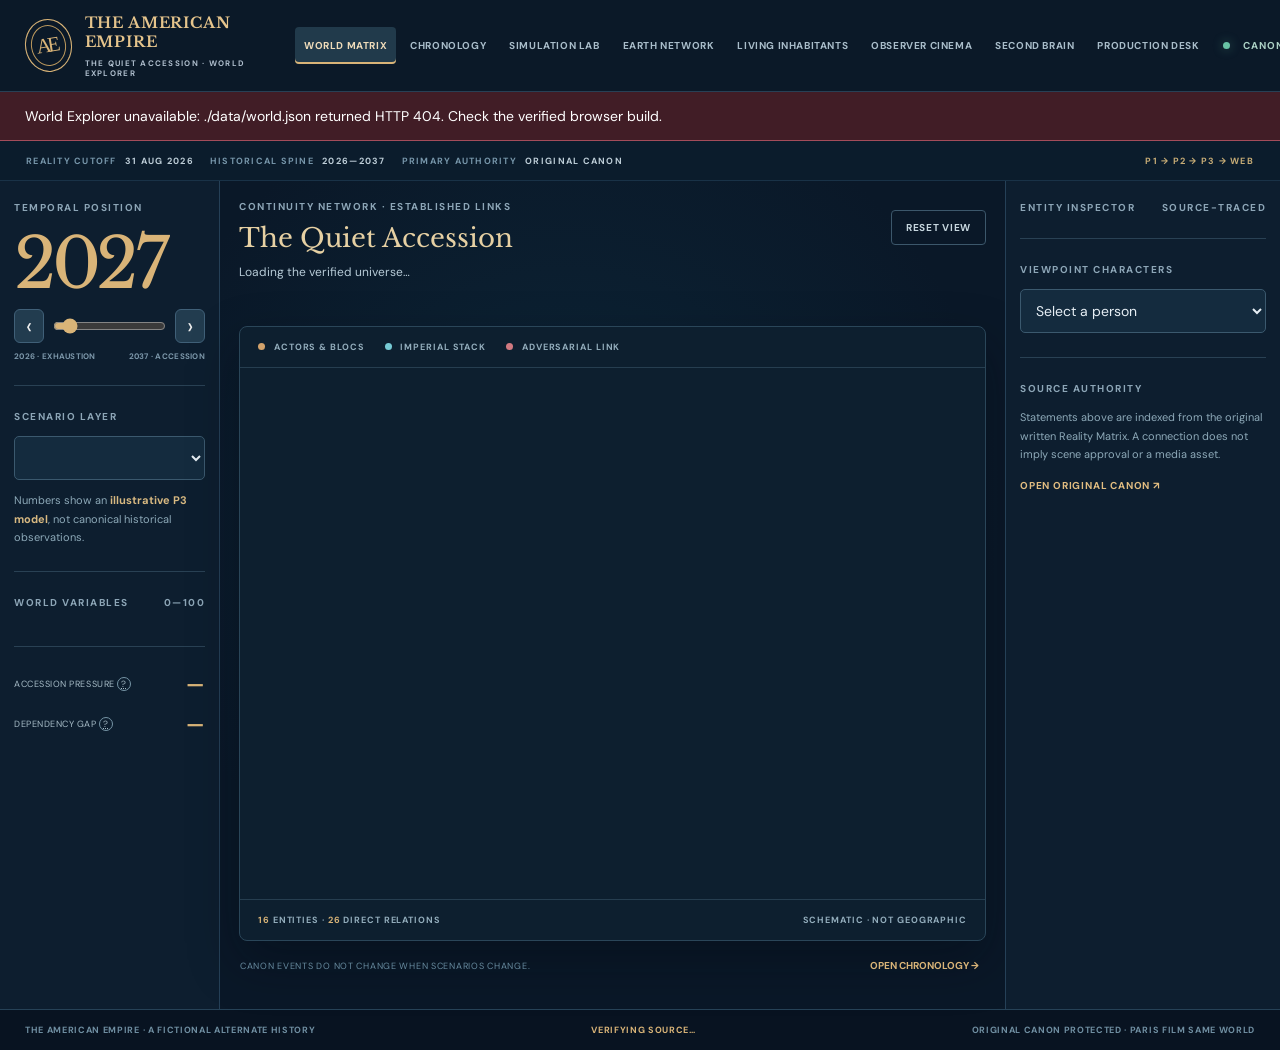
==== commit 17fa51a8: "AE: add observer cinema using verified Drive media index Expose same-world Paris Act I film and sour" ====
--- a/worlds/american-empire/web/src/index.html
+++ b/worlds/american-empire/web/src/index.html
@@ -21,6 +21,7 @@
       <button type="button" class="tab" data-tab="simulation">Simulation Lab</button>
       <button type="button" class="tab" data-tab="earth">Earth Network</button>
       <button type="button" class="tab" data-tab="inhabitants">Living Inhabitants</button>
+      <button type="button" class="tab" data-tab="cinema">Observer Cinema</button>
       <button type="button" class="tab" data-tab="brain">Second Brain</button>
       <button type="button" class="tab" data-tab="production">Production Desk</button>
     </nav>
@@ -247,6 +248,42 @@
       </div>
     </section>
 
+
+    <section id="cinema" class="page widepage" aria-label="Observer Cinema media library">
+      <div class="page-intro"><p class="eyebrow">AMERICAN EMPIRE · OBSERVER CINEMA · SAME WORLD</p>
+      <h1>Watch their world unfold.</h1>
+      <p>Scenes from <em>Paris Act I</em> follow Claire Delacroix and Daniel living inside the same American Empire reality as the Quiet Accession. This is <strong>our cinematic view into that world</strong>, not a separate universe and not a fictional TV program broadcast to the characters.</p></div>
+      <div class="sim-status" id="cinemaStatus" aria-live="polite">Reading the Drive-backed media inventory…</div>
+      <div class="cinema-layout">
+       <aside class="cinema-catalog">
+        <div class="panel-label">CURATED MOVIE &amp; SOURCE MEDIA</div>
+        <div id="cinemaItems" class="cinema-list"></div>
+        <div class="rule"></div>
+        <p class="caveat">Only the four copied movie titles are held in the curated film collection. Other indexed score and storyboard assets remain in their original AE source folders. Rejected media is not featured.</p>
+       </aside>
+       <div class="cinema-stage">
+        <div class="panel-label">OBSERVER SCREEN · SELECTED PRODUCTION ASSET</div>
+        <div id="cinemaFrame" class="cinema-frame" aria-live="polite"></div>
+        <div class="cinema-actions">
+          <button id="cinemaPlay" class="primary-button">Preview this media</button>
+          <a id="cinemaOpen" class="flat-button" target="_blank" rel="noreferrer" href="#">Open original in Drive ↗</a>
+        </div>
+        <h2 id="cinemaTitle">Paris Act I</h2>
+        <div class="cinema-meta" id="cinemaType"></div>
+        <p id="cinemaSource" class="tiny muted"></p>
+        <p id="cinemaRights" class="caveat"></p>
+        <p id="cinemaNotice" class="tiny muted" role="status"></p>
+        <div class="rule"></div>
+        <div class="panel-label">INSIDE THE WORLD · FILM CHARACTER DOSSIER</div>
+        <div class="cinema-character-list">
+          <div><strong>Claire Delacroix</strong><span>Paris · Act I · Scene 01–03</span><p>Her story advances from a warning and domestic decision into a visibly changing public order. Her accepted film appearance and timeline require continuity.</p></div>
+          <div><strong>Daniel</strong><span>Paris/American source · Act I · Scene 01–03</span><p>His warning to Claire, “Claire. You need to move,” is a continuity anchor. His full simulation agent state has not yet been instantiated.</p></div>
+        </div>
+        <p class="caveat">These characters belong to the shared American Empire world. They are indexed for P7/P8 population integration; they are not yet among P7’s ten simulated agents. Story authority and media approval remain separately tracked.</p>
+       </div>
+      </div>
+    </section>
+
     <section id="chronology" class="page widepage" aria-label="Chronology">
       <div class="page-intro"><p class="eyebrow">THE ESTABLISHED SPINE</p><h1>Twelve years that changed the world.</h1><p>These titles and descriptions belong to the original Reality Matrix. Select a year to inspect its connected hypothetical state in the World Matrix.</p></div>
       <div class="chronology-layout"><div id="timelineList" class="timeline-list"></div><aside class="side-feature"><span class="panel-label">TEMPORAL INTEGRITY</span><h2>One canon. Many possible futures.</h2><p>P1 preserved the written chronology; P2 indexed it. P3 can branch scenarios without editing canonical history.</p><div id="timelineDetail" class="time-detail"></div><button id="timelineToWorld" class="primary-button">EXPLORE SELECTED YEAR ↗</button></aside></div>
@@ -265,7 +302,7 @@
       <div class="production-info"><div class="panel-label">GODRENDER HANDOFF · NOT AN EXECUTION GATE</div><h2>Use the whole stack, when the scene calls for it.</h2><p>Studio supplies the six-stage Media → Direction → Storyboard → Shots → Assemble → Finish workflow. The inherited Second Brain helps retrieve eligible effects and earlier proofs. No historical technique may execute without current native verification.</p><div id="briefPreview" class="preview-code"></div><a id="studioLink" href="#" target="_blank" rel="noreferrer" class="external-link">OPEN GODRENDER STUDIO SOURCE ↗</a><p class="tiny muted">The website is a read-only explorer. A production worker or authenticated Studio connection is not running on this hosting service.</p></div></div>
     </section>
   </main>
-  <footer><span>THE AMERICAN EMPIRE · A FICTIONAL ALTERNATE HISTORY</span><span id="footSource">VERIFYING SOURCE…</span><span>ORIGINAL CANON PROTECTED · PARIS FILM SEPARATE</span></footer>
+  <footer><span>THE AMERICAN EMPIRE · A FICTIONAL ALTERNATE HISTORY</span><span id="footSource">VERIFYING SOURCE…</span><span>ORIGINAL CANON PROTECTED · PARIS FILM SAME WORLD</span></footer>
 </div>
 <script src="./simulator.js" defer></script>
 <script src="./app.js" defer></script>
@@ -274,5 +311,6 @@
 <script src="./earth.js" defer></script>
 <script src="./inhabitants.js" defer></script>
 <script src="./people.js" defer></script>
+<script src="./cinema.js" defer></script>
 </body>
 </html>
--- a/worlds/american-empire/web/src/styles.css
+++ b/worlds/american-empire/web/src/styles.css
@@ -118,3 +118,25 @@
 .people-compare-data small{font-size:9px;color:#9ab5c1;line-height:1.4}
 @media(max-width:1160px){.inhabitants-layout{grid-template-columns:1fr}.people-cards{grid-template-columns:repeat(3,1fr)}.people-inspector{max-width:none}}
 @media(max-width:750px){.people-cards{grid-template-columns:repeat(2,minmax(0,1fr))}.people-decisions{grid-template-columns:1fr}.people-connections{grid-template-columns:repeat(2,minmax(0,1fr))}}
+
+/* Observer Cinema: user-initiated private Drive previews, same-world characters. */
+.cinema-layout{display:grid;grid-template-columns:minmax(265px,.45fr) minmax(0,1.5fr);gap:19px}
+.cinema-catalog,.cinema-stage{min-width:0;background:#102537;border:1px solid #2c4b5f;border-radius:8px;padding:20px}
+.cinema-list{display:flex;flex-direction:column;gap:8px;max-height:600px;overflow-y:auto;margin:12px 0}
+.cinema-item{display:flex;flex-direction:column;gap:7px;text-align:left;background:#152c40;border:1px solid #30546a;padding:12px;border-radius:5px;color:#dfc99e}
+.cinema-item small{font-size:9px;color:#99b2c4;text-transform:uppercase;letter-spacing:.055em}
+.cinema-item.selected,.cinema-item:hover{background:#2b4452;border-color:#d6ae77}
+.cinema-frame{aspect-ratio:16/9;background:#070f1c;border:1px solid #3c6179;border-radius:4px;display:grid;place-items:center;overflow:hidden;position:relative}
+.cinema-frame iframe{border:0;width:100%;height:100%;background:#101c2d}
+.cinema-placeholder{max-width:430px;text-align:center;color:#a8bac6;padding:28px;font-family:Georgia,serif;font-size:16px;line-height:1.7}
+.cinema-actions{display:flex;flex-wrap:wrap;gap:10px;align-items:center;margin:16px 0}
+.cinema-actions a{display:inline-block;text-decoration:none;padding:11px 16px}
+.cinema-stage h2{font-family:Georgia,serif;font-weight:400;font-size:27px;color:#e5cfac;margin:18px 0 8px}
+.cinema-meta{font-size:10px;color:#9db6c2;text-transform:uppercase;letter-spacing:.08em}
+.cinema-character-list{display:grid;grid-template-columns:repeat(2,minmax(0,1fr));gap:13px;margin:14px 0}
+.cinema-character-list>div{background:#173042;border:1px solid #2e5366;border-radius:6px;padding:16px}
+.cinema-character-list strong{display:block;font-size:15px;color:#eccb94;margin-bottom:7px}
+.cinema-character-list span{display:block;color:#9bb8c5;font-size:10px;margin-bottom:12px}
+.cinema-character-list p{font-size:11px;line-height:1.65;color:#c3d4db}
+@media(max-width:950px){.cinema-layout{grid-template-columns:1fr}.cinema-list{display:grid;grid-template-columns:repeat(2,minmax(0,1fr))}}
+@media(max-width:600px){.cinema-list,.cinema-character-list{grid-template-columns:1fr}}
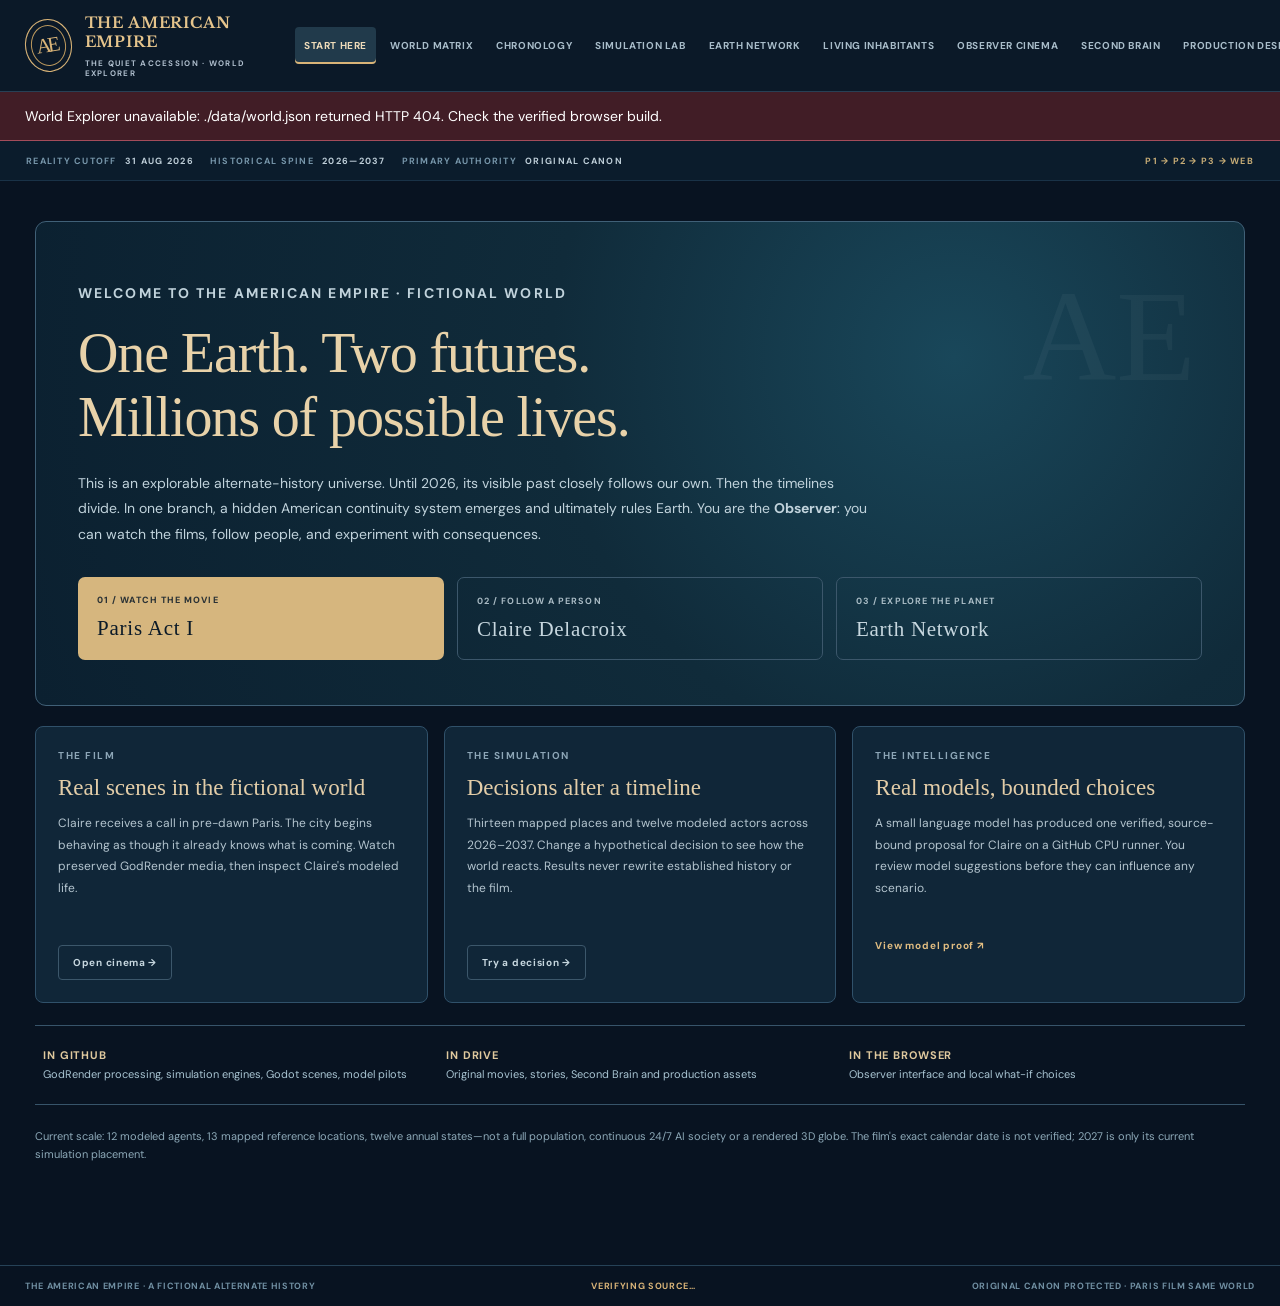
==== commit 9ae1b58e: "AE Observer: guided Start Here for cinema, film characters and Earth Replace confusing default techn" ====
--- a/worlds/american-empire/web/src/index.html
+++ b/worlds/american-empire/web/src/index.html
@@ -16,7 +16,8 @@
       <span class="brandtext"><strong>THE AMERICAN EMPIRE</strong><small>THE QUIET ACCESSION · WORLD EXPLORER</small></span>
     </a>
     <nav class="tabs" aria-label="Explorer sections">
-      <button type="button" class="tab active" data-tab="world">World Matrix</button>
+      <button type="button" class="tab active" data-tab="home">Start Here</button>
+      <button type="button" class="tab" data-tab="world">World Matrix</button>
       <button type="button" class="tab" data-tab="chronology">Chronology</button>
       <button type="button" class="tab" data-tab="simulation">Simulation Lab</button>
       <button type="button" class="tab" data-tab="earth">Earth Network</button>
@@ -32,7 +33,23 @@
     <section id="error" class="error" role="alert" hidden></section>
     <div class="status-strip"><span>REALITY CUTOFF <b>31 AUG 2026</b></span><span>HISTORICAL SPINE <b>2026—2037</b></span><span>PRIMARY AUTHORITY <b>ORIGINAL CANON</b></span><span class="strip-right">P1 → P2 → P3 → WEB</span></div>
 
-    <section id="world" class="page active" aria-label="World Matrix">
+    <section id="home" class="page active widepage" aria-label="American Empire Observer start">
+      <div class="ae-start-hero">
+        <p class="eyebrow">WELCOME TO THE AMERICAN EMPIRE · FICTIONAL WORLD</p>
+        <h1>One Earth. Two futures.<br>Millions of possible lives.</h1>
+        <p>This is an explorable alternate-history universe. Until 2026, its visible past closely follows our own. Then the timelines divide. In one branch, a hidden American continuity system emerges and ultimately rules Earth. You are the <strong>Observer</strong>: you can watch the films, follow people, and experiment with consequences.</p>
+        <div class="ae-start-buttons"><button id="startCinema" type="button" class="primary-button"><span>01 / WATCH THE MOVIE</span><strong>Paris Act I</strong></button><button id="startClaire" type="button" class="flat-button"><span>02 / FOLLOW A PERSON</span><strong>Claire Delacroix</strong></button><button id="startEarth" type="button" class="flat-button"><span>03 / EXPLORE THE PLANET</span><strong>Earth Network</strong></button></div>
+      </div>
+      <div class="ae-start-grid">
+        <div><span class="panel-label">THE FILM</span><h2>Real scenes in the fictional world</h2><p>Claire receives a call in pre-dawn Paris. The city begins behaving as though it already knows what is coming. Watch preserved GodRender media, then inspect Claire's modeled life.</p><button id="startFilmAgain" class="flat-button">Open cinema →</button></div>
+        <div><span class="panel-label">THE SIMULATION</span><h2>Decisions alter a timeline</h2><p>Thirteen mapped places and twelve modeled actors across 2026–2037. Change a hypothetical decision to see how the world reacts. Results never rewrite established history or the film.</p><button id="startSimulation" class="flat-button">Try a decision →</button></div>
+        <div><span class="panel-label">THE INTELLIGENCE</span><h2>Real models, bounded choices</h2><p>A small language model has produced one verified, source-bound proposal for Claire on a GitHub CPU runner. You review model suggestions before they can influence any scenario.</p><a href="https://github.com/SouthPaw302/GodRender/actions/runs/39397843670" class="external-link" target="_blank" rel="noreferrer">View model proof ↗</a></div>
+      </div>
+      <div class="ae-start-status"><span><strong>IN GITHUB</strong> GodRender processing, simulation engines, Godot scenes, model pilots</span><span><strong>IN DRIVE</strong> Original movies, stories, Second Brain and production assets</span><span><strong>IN THE BROWSER</strong> Observer interface and local what-if choices</span></div>
+      <p class="caveat">Current scale: 12 modeled agents, 13 mapped reference locations, twelve annual states—not a full population, continuous 24/7 AI society or a rendered 3D globe. The film's exact calendar date is not verified; 2027 is only its current simulation placement.</p>
+    </section>
+
+    <section id="world" class="page" aria-label="World Matrix">
       <div class="world-layout">
         <aside class="leftpanel">
           <div class="panel-label">TEMPORAL POSITION</div>
@@ -149,7 +166,7 @@
               <div class="geo-map-buttons"><button id="geoZoomIn" aria-label="Zoom in">＋</button><button id="geoZoomOut" aria-label="Zoom out">－</button><button id="geoZoomReset" aria-label="Reset map">RESET</button></div>
             </div>
             <svg id="earthMap" viewBox="0 0 1200 620" role="img" aria-label="World map showing fictional American Empire story locations and modeled regional connections"></svg>
-            <div class="geo-map-foot"><span id="geoCounter">12 CITY REFERENCE POINTS · 16 MODEL EDGES</span><span>PUBLIC-DOMAIN LAND GEOMETRY · GEOGRAPHY IS NOT A SOVEREIGNTY CLAIM</span></div>
+            <div class="geo-map-foot"><span id="geoCounter">13 CITY REFERENCE POINTS · 18 MODEL EDGES</span><span>PUBLIC-DOMAIN LAND GEOMETRY · GEOGRAPHY IS NOT A SOVEREIGNTY CLAIM</span></div>
           </div>
           <div class="geo-city-strip" id="geoCityStrip"></div>
           <p class="caveat">Land shapes: Natural Earth 1:110m public-domain dataset. Location coordinates are approximate city centers; no exact hospital, port facility, civic boundary, or future imperial border is asserted.</p>
@@ -233,6 +250,9 @@
          <option value="trade">Negotiation and trade</option>
         </select>
         <button id="personApply" class="primary-button full-button">Create alternative choice</button>
+        <button id="personLoadProposal" class="flat-button full-button">Load AI runner proposal (JSON)</button>
+        <input type="file" id="personProposalFile" accept=".json,application/json" hidden>
+        <p id="personProposalStatus" class="tiny muted" aria-live="polite">Proposals are inert until validated and approved; model suggestions do not automatically act.</p>
         <p class="caveat">A directive changes this actor's behavior beginning in the selected year, not the locked historical timeline. Different people and institutions can respond differently.</p>
         <div class="people-compare">
          <div class="panel-label">BEHAVIORAL DIVERGENCE</div>
@@ -279,7 +299,8 @@
           <div><strong>Claire Delacroix</strong><span>Paris · Act I · Scene 01–03</span><p>Her story advances from a warning and domestic decision into a visibly changing public order. Her accepted film appearance and timeline require continuity.</p></div>
           <div><strong>Daniel</strong><span>Paris/American source · Act I · Scene 01–03</span><p>His warning to Claire, “Claire. You need to move,” is a continuity anchor. His full simulation agent state has not yet been instantiated.</p></div>
         </div>
-        <p class="caveat">These characters belong to the shared American Empire world. They are indexed for P7/P8 population integration; they are not yet among P7’s ten simulated agents. Story authority and media approval remain separately tracked.</p>
+        <div class="cinema-actions"><button type="button" class="primary-button" id="cinemaFindClaire">Follow Claire in the simulation</button><button type="button" class="flat-button" id="cinemaFindDaniel">Follow Daniel in the simulation</button></div>
+        <p class="caveat">Both film characters inhabit the same simulation. The exact year of the filmed events is not specified by the checked scripts; 2027 is only the provisional modeling anchor. Original dialogue and cinematic continuity remain locked.</p>
        </div>
       </div>
     </section>
--- a/worlds/american-empire/web/src/styles.css
+++ b/worlds/american-empire/web/src/styles.css
@@ -140,3 +140,22 @@
 .cinema-character-list p{font-size:11px;line-height:1.65;color:#c3d4db}
 @media(max-width:950px){.cinema-layout{grid-template-columns:1fr}.cinema-list{display:grid;grid-template-columns:repeat(2,minmax(0,1fr))}}
 @media(max-width:600px){.cinema-list,.cinema-character-list{grid-template-columns:1fr}}
+
+/* Observer entrance: progressive disclosure, not another tool dashboard. */
+.ae-start-hero{background:radial-gradient(circle at 76% 28%,#19475a 0,#102b3a 41%,#0b2030 100%);border:1px solid #406077;border-radius:11px;padding:45px 42px;position:relative;overflow:hidden}
+.ae-start-hero::after{content:"AE";font:130px Georgia,serif;opacity:.045;position:absolute;right:4%;top:8%;pointer-events:none}
+.ae-start-hero h1{font:400 clamp(32px,4.4vw,56px)/1.14 Georgia,serif;color:#e8d2a9;letter-spacing:-.02em;margin:15px 0 21px;max-width:760px}
+.ae-start-hero p{max-width:800px;color:#c1d3dc;font-size:14px;line-height:1.85}
+.ae-start-buttons{display:grid;grid-template-columns:repeat(3,minmax(0,1fr));gap:13px;margin-top:29px}
+.ae-start-buttons button{min-width:0;padding:17px 19px;display:flex;flex-direction:column;text-align:left;gap:10px;border-radius:7px}
+.ae-start-buttons span{font-size:9px;letter-spacing:.12em;opacity:.84}
+.ae-start-buttons strong{font:21px Georgia,serif}
+.ae-start-grid{display:grid;grid-template-columns:repeat(3,minmax(0,1fr));gap:16px;margin:20px 0}
+.ae-start-grid>div{background:#102638;border:1px solid #30516a;border-radius:8px;padding:22px}
+.ae-start-grid h2{font:400 23px Georgia,serif;color:#e3cda8;margin:12px 0}
+.ae-start-grid p{font-size:12px;line-height:1.8;color:#b4c5cf;min-height:111px}
+.ae-start-grid button{margin-top:9px}
+.ae-start-status{display:flex;gap:15px;flex-wrap:wrap;border-top:1px solid #37546a;border-bottom:1px solid #37546a;padding:20px 8px;margin:22px 0;color:#a8c4d2;font-size:11px}
+.ae-start-status span{flex:1;min-width:190px;line-height:1.7}
+.ae-start-status strong{display:block;letter-spacing:.08em;color:#dfc99e}
+@media(max-width:840px){.ae-start-buttons,.ae-start-grid{grid-template-columns:1fr}.ae-start-hero{padding:30px 25px}.ae-start-grid p{min-height:0}}
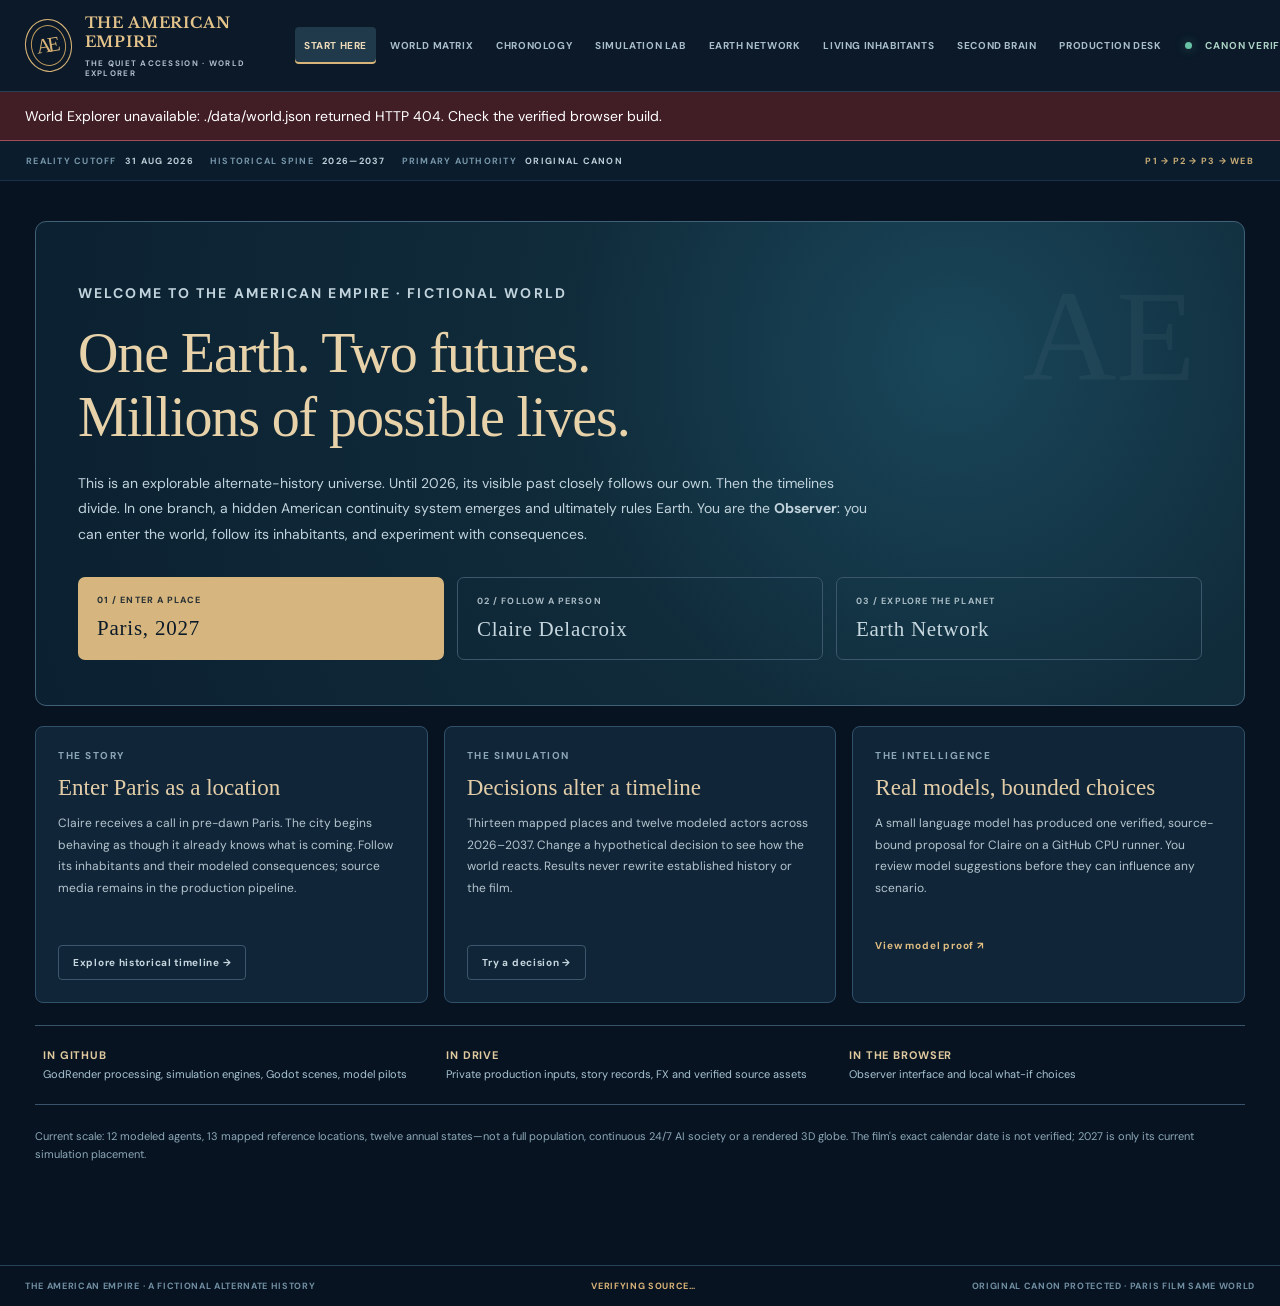
==== commit 9d791b5d: "AE Observer: remove source-media browsing and keep originals production-only Remove Cinema tab, Driv" ====
--- a/worlds/american-empire/web/src/index.html
+++ b/worlds/american-empire/web/src/index.html
@@ -22,7 +22,6 @@
       <button type="button" class="tab" data-tab="simulation">Simulation Lab</button>
       <button type="button" class="tab" data-tab="earth">Earth Network</button>
       <button type="button" class="tab" data-tab="inhabitants">Living Inhabitants</button>
-      <button type="button" class="tab" data-tab="cinema">Observer Cinema</button>
       <button type="button" class="tab" data-tab="brain">Second Brain</button>
       <button type="button" class="tab" data-tab="production">Production Desk</button>
     </nav>
@@ -37,15 +36,15 @@
       <div class="ae-start-hero">
         <p class="eyebrow">WELCOME TO THE AMERICAN EMPIRE · FICTIONAL WORLD</p>
         <h1>One Earth. Two futures.<br>Millions of possible lives.</h1>
-        <p>This is an explorable alternate-history universe. Until 2026, its visible past closely follows our own. Then the timelines divide. In one branch, a hidden American continuity system emerges and ultimately rules Earth. You are the <strong>Observer</strong>: you can watch the films, follow people, and experiment with consequences.</p>
-        <div class="ae-start-buttons"><button id="startCinema" type="button" class="primary-button"><span>01 / WATCH THE MOVIE</span><strong>Paris Act I</strong></button><button id="startClaire" type="button" class="flat-button"><span>02 / FOLLOW A PERSON</span><strong>Claire Delacroix</strong></button><button id="startEarth" type="button" class="flat-button"><span>03 / EXPLORE THE PLANET</span><strong>Earth Network</strong></button></div>
+        <p>This is an explorable alternate-history universe. Until 2026, its visible past closely follows our own. Then the timelines divide. In one branch, a hidden American continuity system emerges and ultimately rules Earth. You are the <strong>Observer</strong>: you can enter the world, follow its inhabitants, and experiment with consequences.</p>
+        <div class="ae-start-buttons"><button id="startParis" type="button" class="primary-button"><span>01 / ENTER A PLACE</span><strong>Paris, 2027</strong></button><button id="startClaire" type="button" class="flat-button"><span>02 / FOLLOW A PERSON</span><strong>Claire Delacroix</strong></button><button id="startEarth" type="button" class="flat-button"><span>03 / EXPLORE THE PLANET</span><strong>Earth Network</strong></button></div>
       </div>
       <div class="ae-start-grid">
-        <div><span class="panel-label">THE FILM</span><h2>Real scenes in the fictional world</h2><p>Claire receives a call in pre-dawn Paris. The city begins behaving as though it already knows what is coming. Watch preserved GodRender media, then inspect Claire's modeled life.</p><button id="startFilmAgain" class="flat-button">Open cinema →</button></div>
+        <div><span class="panel-label">THE STORY</span><h2>Enter Paris as a location</h2><p>Claire receives a call in pre-dawn Paris. The city begins behaving as though it already knows what is coming. Follow its inhabitants and their modeled consequences; source media remains in the production pipeline.</p><button id="startTimeline" class="flat-button">Explore historical timeline →</button></div>
         <div><span class="panel-label">THE SIMULATION</span><h2>Decisions alter a timeline</h2><p>Thirteen mapped places and twelve modeled actors across 2026–2037. Change a hypothetical decision to see how the world reacts. Results never rewrite established history or the film.</p><button id="startSimulation" class="flat-button">Try a decision →</button></div>
         <div><span class="panel-label">THE INTELLIGENCE</span><h2>Real models, bounded choices</h2><p>A small language model has produced one verified, source-bound proposal for Claire on a GitHub CPU runner. You review model suggestions before they can influence any scenario.</p><a href="https://github.com/SouthPaw302/GodRender/actions/runs/39397843670" class="external-link" target="_blank" rel="noreferrer">View model proof ↗</a></div>
       </div>
-      <div class="ae-start-status"><span><strong>IN GITHUB</strong> GodRender processing, simulation engines, Godot scenes, model pilots</span><span><strong>IN DRIVE</strong> Original movies, stories, Second Brain and production assets</span><span><strong>IN THE BROWSER</strong> Observer interface and local what-if choices</span></div>
+      <div class="ae-start-status"><span><strong>IN GITHUB</strong> GodRender processing, simulation engines, Godot scenes, model pilots</span><span><strong>IN DRIVE</strong> Private production inputs, story records, FX and verified source assets</span><span><strong>IN THE BROWSER</strong> Observer interface and local what-if choices</span></div>
       <p class="caveat">Current scale: 12 modeled agents, 13 mapped reference locations, twelve annual states—not a full population, continuous 24/7 AI society or a rendered 3D globe. The film's exact calendar date is not verified; 2027 is only its current simulation placement.</p>
     </section>
 
@@ -269,42 +268,6 @@
     </section>
 
 
-    <section id="cinema" class="page widepage" aria-label="Observer Cinema media library">
-      <div class="page-intro"><p class="eyebrow">AMERICAN EMPIRE · OBSERVER CINEMA · SAME WORLD</p>
-      <h1>Watch their world unfold.</h1>
-      <p>Scenes from <em>Paris Act I</em> follow Claire Delacroix and Daniel living inside the same American Empire reality as the Quiet Accession. This is <strong>our cinematic view into that world</strong>, not a separate universe and not a fictional TV program broadcast to the characters.</p></div>
-      <div class="sim-status" id="cinemaStatus" aria-live="polite">Reading the Drive-backed media inventory…</div>
-      <div class="cinema-layout">
-       <aside class="cinema-catalog">
-        <div class="panel-label">CURATED MOVIE &amp; SOURCE MEDIA</div>
-        <div id="cinemaItems" class="cinema-list"></div>
-        <div class="rule"></div>
-        <p class="caveat">Only the four copied movie titles are held in the curated film collection. Other indexed score and storyboard assets remain in their original AE source folders. Rejected media is not featured.</p>
-       </aside>
-       <div class="cinema-stage">
-        <div class="panel-label">OBSERVER SCREEN · SELECTED PRODUCTION ASSET</div>
-        <div id="cinemaFrame" class="cinema-frame" aria-live="polite"></div>
-        <div class="cinema-actions">
-          <button id="cinemaPlay" class="primary-button">Preview this media</button>
-          <a id="cinemaOpen" class="flat-button" target="_blank" rel="noreferrer" href="#">Open original in Drive ↗</a>
-        </div>
-        <h2 id="cinemaTitle">Paris Act I</h2>
-        <div class="cinema-meta" id="cinemaType"></div>
-        <p id="cinemaSource" class="tiny muted"></p>
-        <p id="cinemaRights" class="caveat"></p>
-        <p id="cinemaNotice" class="tiny muted" role="status"></p>
-        <div class="rule"></div>
-        <div class="panel-label">INSIDE THE WORLD · FILM CHARACTER DOSSIER</div>
-        <div class="cinema-character-list">
-          <div><strong>Claire Delacroix</strong><span>Paris · Act I · Scene 01–03</span><p>Her story advances from a warning and domestic decision into a visibly changing public order. Her accepted film appearance and timeline require continuity.</p></div>
-          <div><strong>Daniel</strong><span>Paris/American source · Act I · Scene 01–03</span><p>His warning to Claire, “Claire. You need to move,” is a continuity anchor. His full simulation agent state has not yet been instantiated.</p></div>
-        </div>
-        <div class="cinema-actions"><button type="button" class="primary-button" id="cinemaFindClaire">Follow Claire in the simulation</button><button type="button" class="flat-button" id="cinemaFindDaniel">Follow Daniel in the simulation</button></div>
-        <p class="caveat">Both film characters inhabit the same simulation. The exact year of the filmed events is not specified by the checked scripts; 2027 is only the provisional modeling anchor. Original dialogue and cinematic continuity remain locked.</p>
-       </div>
-      </div>
-    </section>
-
     <section id="chronology" class="page widepage" aria-label="Chronology">
       <div class="page-intro"><p class="eyebrow">THE ESTABLISHED SPINE</p><h1>Twelve years that changed the world.</h1><p>These titles and descriptions belong to the original Reality Matrix. Select a year to inspect its connected hypothetical state in the World Matrix.</p></div>
       <div class="chronology-layout"><div id="timelineList" class="timeline-list"></div><aside class="side-feature"><span class="panel-label">TEMPORAL INTEGRITY</span><h2>One canon. Many possible futures.</h2><p>P1 preserved the written chronology; P2 indexed it. P3 can branch scenarios without editing canonical history.</p><div id="timelineDetail" class="time-detail"></div><button id="timelineToWorld" class="primary-button">EXPLORE SELECTED YEAR ↗</button></aside></div>
@@ -332,6 +295,5 @@
 <script src="./earth.js" defer></script>
 <script src="./inhabitants.js" defer></script>
 <script src="./people.js" defer></script>
-<script src="./cinema.js" defer></script>
 </body>
 </html>
--- a/worlds/american-empire/web/src/styles.css
+++ b/worlds/american-empire/web/src/styles.css
@@ -119,28 +119,6 @@
 @media(max-width:1160px){.inhabitants-layout{grid-template-columns:1fr}.people-cards{grid-template-columns:repeat(3,1fr)}.people-inspector{max-width:none}}
 @media(max-width:750px){.people-cards{grid-template-columns:repeat(2,minmax(0,1fr))}.people-decisions{grid-template-columns:1fr}.people-connections{grid-template-columns:repeat(2,minmax(0,1fr))}}
 
-/* Observer Cinema: user-initiated private Drive previews, same-world characters. */
-.cinema-layout{display:grid;grid-template-columns:minmax(265px,.45fr) minmax(0,1.5fr);gap:19px}
-.cinema-catalog,.cinema-stage{min-width:0;background:#102537;border:1px solid #2c4b5f;border-radius:8px;padding:20px}
-.cinema-list{display:flex;flex-direction:column;gap:8px;max-height:600px;overflow-y:auto;margin:12px 0}
-.cinema-item{display:flex;flex-direction:column;gap:7px;text-align:left;background:#152c40;border:1px solid #30546a;padding:12px;border-radius:5px;color:#dfc99e}
-.cinema-item small{font-size:9px;color:#99b2c4;text-transform:uppercase;letter-spacing:.055em}
-.cinema-item.selected,.cinema-item:hover{background:#2b4452;border-color:#d6ae77}
-.cinema-frame{aspect-ratio:16/9;background:#070f1c;border:1px solid #3c6179;border-radius:4px;display:grid;place-items:center;overflow:hidden;position:relative}
-.cinema-frame iframe{border:0;width:100%;height:100%;background:#101c2d}
-.cinema-placeholder{max-width:430px;text-align:center;color:#a8bac6;padding:28px;font-family:Georgia,serif;font-size:16px;line-height:1.7}
-.cinema-actions{display:flex;flex-wrap:wrap;gap:10px;align-items:center;margin:16px 0}
-.cinema-actions a{display:inline-block;text-decoration:none;padding:11px 16px}
-.cinema-stage h2{font-family:Georgia,serif;font-weight:400;font-size:27px;color:#e5cfac;margin:18px 0 8px}
-.cinema-meta{font-size:10px;color:#9db6c2;text-transform:uppercase;letter-spacing:.08em}
-.cinema-character-list{display:grid;grid-template-columns:repeat(2,minmax(0,1fr));gap:13px;margin:14px 0}
-.cinema-character-list>div{background:#173042;border:1px solid #2e5366;border-radius:6px;padding:16px}
-.cinema-character-list strong{display:block;font-size:15px;color:#eccb94;margin-bottom:7px}
-.cinema-character-list span{display:block;color:#9bb8c5;font-size:10px;margin-bottom:12px}
-.cinema-character-list p{font-size:11px;line-height:1.65;color:#c3d4db}
-@media(max-width:950px){.cinema-layout{grid-template-columns:1fr}.cinema-list{display:grid;grid-template-columns:repeat(2,minmax(0,1fr))}}
-@media(max-width:600px){.cinema-list,.cinema-character-list{grid-template-columns:1fr}}
-
 /* Observer entrance: progressive disclosure, not another tool dashboard. */
 .ae-start-hero{background:radial-gradient(circle at 76% 28%,#19475a 0,#102b3a 41%,#0b2030 100%);border:1px solid #406077;border-radius:11px;padding:45px 42px;position:relative;overflow:hidden}
 .ae-start-hero::after{content:"AE";font:130px Georgia,serif;opacity:.045;position:absolute;right:4%;top:8%;pointer-events:none}
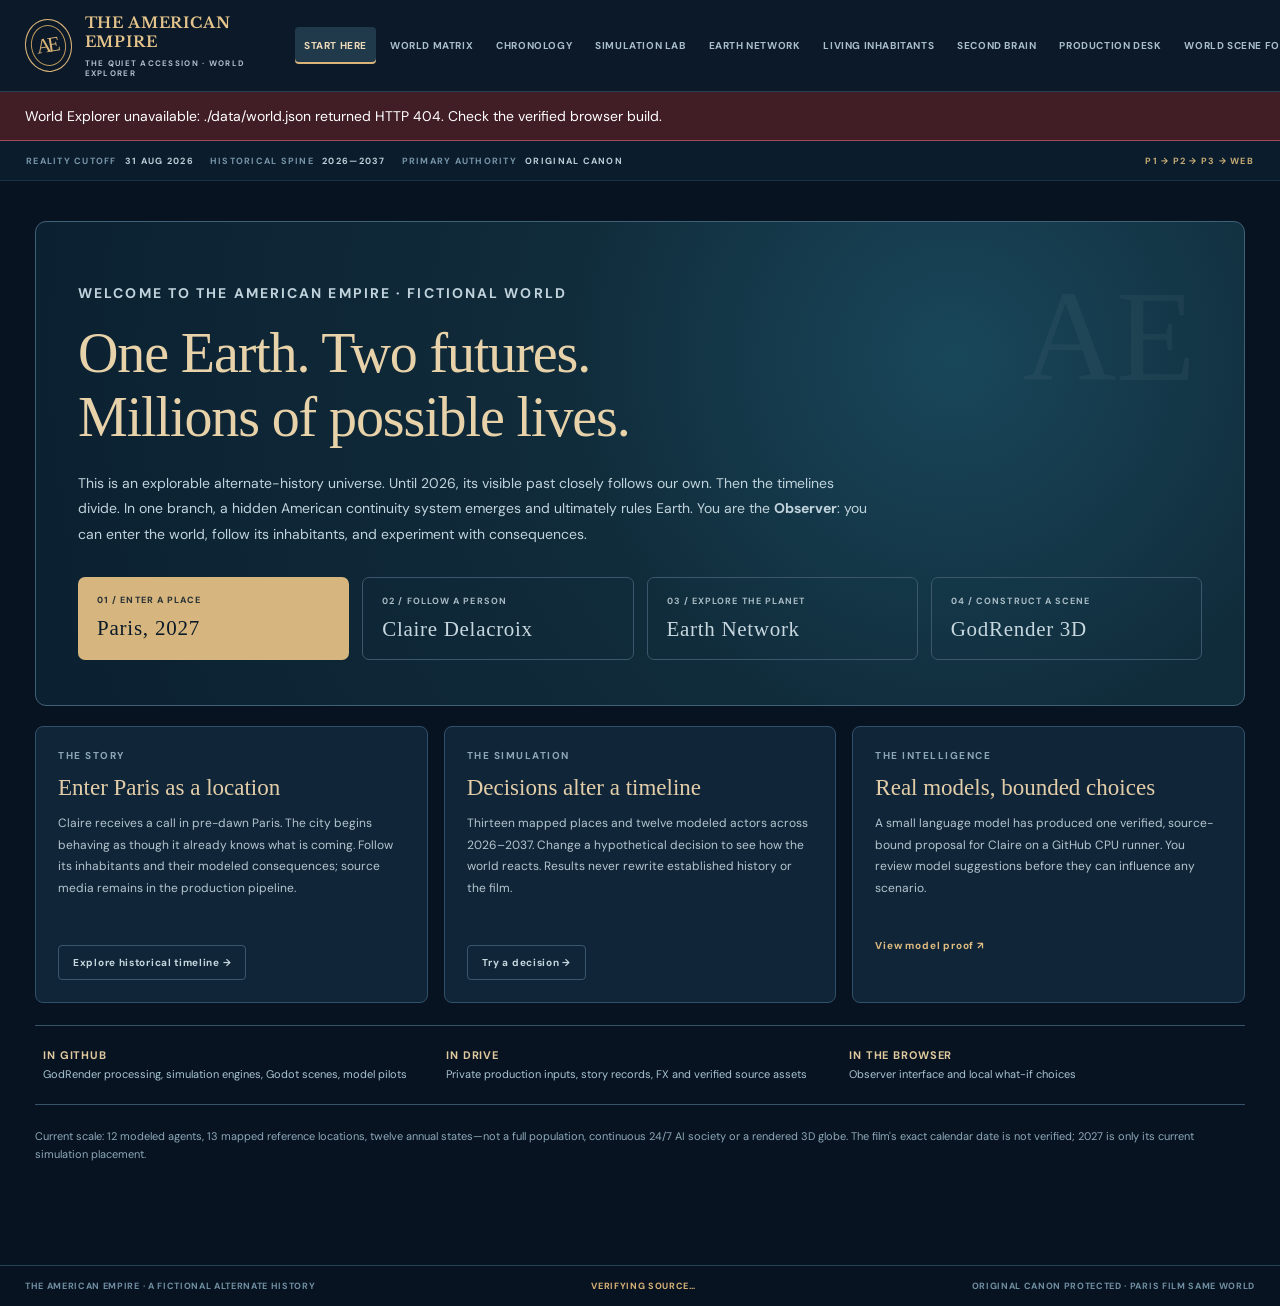
==== commit 938d16a8: "P10: selected world state to guarded Godot renderer and Observer scene proofs Add source-hashed Scen" ====
--- a/worlds/american-empire/web/src/index.html
+++ b/worlds/american-empire/web/src/index.html
@@ -24,6 +24,7 @@
       <button type="button" class="tab" data-tab="inhabitants">Living Inhabitants</button>
       <button type="button" class="tab" data-tab="brain">Second Brain</button>
       <button type="button" class="tab" data-tab="production">Production Desk</button>
+      <button type="button" class="tab" data-tab="forge">World Scene Forge</button>
     </nav>
     <div class="top-right"><span class="live-dot"></span><span class="top-status">CANON VERIFIED</span><a id="githubTop" class="external" rel="noreferrer" target="_blank">GITHUB ↗</a></div>
   </header>
@@ -37,7 +38,7 @@
         <p class="eyebrow">WELCOME TO THE AMERICAN EMPIRE · FICTIONAL WORLD</p>
         <h1>One Earth. Two futures.<br>Millions of possible lives.</h1>
         <p>This is an explorable alternate-history universe. Until 2026, its visible past closely follows our own. Then the timelines divide. In one branch, a hidden American continuity system emerges and ultimately rules Earth. You are the <strong>Observer</strong>: you can enter the world, follow its inhabitants, and experiment with consequences.</p>
-        <div class="ae-start-buttons"><button id="startParis" type="button" class="primary-button"><span>01 / ENTER A PLACE</span><strong>Paris, 2027</strong></button><button id="startClaire" type="button" class="flat-button"><span>02 / FOLLOW A PERSON</span><strong>Claire Delacroix</strong></button><button id="startEarth" type="button" class="flat-button"><span>03 / EXPLORE THE PLANET</span><strong>Earth Network</strong></button></div>
+        <div class="ae-start-buttons"><button id="startParis" type="button" class="primary-button"><span>01 / ENTER A PLACE</span><strong>Paris, 2027</strong></button><button id="startClaire" type="button" class="flat-button"><span>02 / FOLLOW A PERSON</span><strong>Claire Delacroix</strong></button><button id="startEarth" type="button" class="flat-button"><span>03 / EXPLORE THE PLANET</span><strong>Earth Network</strong></button><button id="startForge" type="button" class="flat-button"><span>04 / CONSTRUCT A SCENE</span><strong>GodRender 3D</strong></button></div>
       </div>
       <div class="ae-start-grid">
         <div><span class="panel-label">THE STORY</span><h2>Enter Paris as a location</h2><p>Claire receives a call in pre-dawn Paris. The city begins behaving as though it already knows what is coming. Follow its inhabitants and their modeled consequences; source media remains in the production pipeline.</p><button id="startTimeline" class="flat-button">Explore historical timeline →</button></div>
@@ -285,6 +286,37 @@
       <div class="production-layout"><div class="production-card"><div class="panel-label">WORLD REFERENCE</div><label for="briefYear">Year</label><select id="briefYear"></select><label for="briefEntity">Focal institution / system / person</label><select id="briefEntity"></select><label for="briefMode">Authority treatment</label><select id="briefMode"><option value="canon_reference">Canonical historical reference (read-only)</option><option value="scenario_adaptation">Counterfactual adaptation — not canon</option></select><label for="briefFx">Optional registered FX technique</label><select id="briefFx"><option value="">No FX technique selected</option></select><label for="briefNote">Director's scene intention</label><textarea id="briefNote" rows="4" maxlength="700" placeholder="Describe the viewpoint, setting and dramatic purpose. No media will be generated."></textarea><div class="action-row"><button id="copyBrief" class="primary-button">COPY PRODUCTION BRIEF</button><button id="downloadBrief" class="flat-button">DOWNLOAD JSON</button></div><p class="tiny muted" id="briefMessage" aria-live="polite"></p></div>
       <div class="production-info"><div class="panel-label">GODRENDER HANDOFF · NOT AN EXECUTION GATE</div><h2>Use the whole stack, when the scene calls for it.</h2><p>Studio supplies the six-stage Media → Direction → Storyboard → Shots → Assemble → Finish workflow. The inherited Second Brain helps retrieve eligible effects and earlier proofs. No historical technique may execute without current native verification.</p><div id="briefPreview" class="preview-code"></div><a id="studioLink" href="#" target="_blank" rel="noreferrer" class="external-link">OPEN GODRENDER STUDIO SOURCE ↗</a><p class="tiny muted">The website is a read-only explorer. A production worker or authenticated Studio connection is not running on this hosting service.</p></div></div>
     </section>
+    <section id="forge" class="page widepage" aria-label="GodRender scene forge">
+      <div class="page-intro"><p class="eyebrow">P10 · GODRENDER NATIVE SCENE EXECUTOR</p>
+        <h1>Give the world a camera.</h1>
+        <p>Take a character and a year from your <strong>current modeled timeline</strong> and ask the protected GodRender production runner to reconstruct a schematic 3D viewpoint. A chosen city does not teleport people. Film footage, original Drive media and personal credentials never enter this viewer.</p>
+      </div>
+      <div id="forgeStatus" class="sim-status" role="status" aria-live="polite">Initializing scene handoff…</div>
+      <div class="ae-forge-columns">
+        <aside class="panel ae-forge-controls">
+          <div class="panel-label">SCENE SOURCE / YOUR ACTIVE WORLD</div>
+          <label for="forgeActor">Follow an inhabitant</label><select id="forgeActor" class="select"></select>
+          <label for="forgeYear">Simulation year <strong id="forgeYearValue">2027</strong></label>
+          <input type="range" id="forgeYear" min="2026" max="2037" step="1" value="2027">
+          <label for="forgePlace">Observe this location</label><select id="forgePlace" class="select"></select>
+          <button type="button" id="forgeBuild" class="primary-button">1. Prepare verified world state</button>
+          <label for="forgeJSON">GitHub Actions scene request</label>
+          <textarea id="forgeJSON" readonly rows="7" spellcheck="false" placeholder="The compact world request appears here after you prepare the scene."></textarea>
+          <div class="ae-forge-buttons"><button type="button" id="forgeCopy" class="flat-button">2. Copy request</button>
+          <a id="forgeRun" class="flat-button" target="_blank" rel="noreferrer">3. Open GitHub runner ↗</a></div>
+          <p class="caveat">In GitHub Actions, choose <strong>Run workflow</strong>, paste the copied JSON into <code>scene_request</code>, and launch the job. GitHub runs Godot after replaying and validating your history. No GitHub credential is embedded here; the job is not executed just by clicking these controls.</p>
+        </aside>
+        <div class="panel ae-forge-view">
+          <div class="panel-label">GODOT 4 · DERIVED WORLD SCENES ONLY</div>
+          <div id="forgePlayer" class="ae-forge-video"><p>Select a verified generated scene below. This is not original film or archival Drive footage.</p></div>
+          <p id="forgeProofDetails" class="tiny muted"></p>
+          <div id="forgeProofList" class="ae-forge-list" aria-label="Verified Godot scene proofs"></div>
+          <p class="caveat">Only QC-verified schematic outputs may appear here; city geometry is illustrative. This is an asynchronous, user-triggered render workflow, not live GPU streaming. Source image, audio, video and character identity remain protected in the production system.</p>
+          <a class="external-link" target="_blank" rel="noreferrer" href="https://github.com/SouthPaw302/GodRender/actions/workflows/american-empire-world-godot.yml">Open scene render history ↗</a>
+        </div>
+      </div>
+    </section>
+
   </main>
   <footer><span>THE AMERICAN EMPIRE · A FICTIONAL ALTERNATE HISTORY</span><span id="footSource">VERIFYING SOURCE…</span><span>ORIGINAL CANON PROTECTED · PARIS FILM SAME WORLD</span></footer>
 </div>
@@ -295,5 +327,6 @@
 <script src="./earth.js" defer></script>
 <script src="./inhabitants.js" defer></script>
 <script src="./people.js" defer></script>
+<script src="./scene_forge.js" defer></script>
 </body>
 </html>
--- a/worlds/american-empire/web/src/styles.css
+++ b/worlds/american-empire/web/src/styles.css
@@ -124,7 +124,7 @@
 .ae-start-hero::after{content:"AE";font:130px Georgia,serif;opacity:.045;position:absolute;right:4%;top:8%;pointer-events:none}
 .ae-start-hero h1{font:400 clamp(32px,4.4vw,56px)/1.14 Georgia,serif;color:#e8d2a9;letter-spacing:-.02em;margin:15px 0 21px;max-width:760px}
 .ae-start-hero p{max-width:800px;color:#c1d3dc;font-size:14px;line-height:1.85}
-.ae-start-buttons{display:grid;grid-template-columns:repeat(3,minmax(0,1fr));gap:13px;margin-top:29px}
+.ae-start-buttons{display:grid;grid-template-columns:repeat(4,minmax(0,1fr));gap:13px;margin-top:29px}
 .ae-start-buttons button{min-width:0;padding:17px 19px;display:flex;flex-direction:column;text-align:left;gap:10px;border-radius:7px}
 .ae-start-buttons span{font-size:9px;letter-spacing:.12em;opacity:.84}
 .ae-start-buttons strong{font:21px Georgia,serif}
@@ -137,3 +137,19 @@
 .ae-start-status span{flex:1;min-width:190px;line-height:1.7}
 .ae-start-status strong{display:block;letter-spacing:.08em;color:#dfc99e}
 @media(max-width:840px){.ae-start-buttons,.ae-start-grid{grid-template-columns:1fr}.ae-start-hero{padding:30px 25px}.ae-start-grid p{min-height:0}}
+
+/* Only verified Godot-generated artifacts play here; never original Drive files. */
+.ae-forge-columns{display:grid;grid-template-columns:minmax(275px,.9fr) minmax(350px,1.5fr);gap:18px}
+.ae-forge-controls,.ae-forge-view{min-width:0;padding:22px;background:#102638;border:1px solid #33546a;border-radius:9px}
+.ae-forge-controls label{display:block;color:#c9dce6;font-size:12px;margin:16px 0 8px}
+.ae-forge-controls select,.ae-forge-controls textarea{width:100%;box-sizing:border-box;background:#0a1c2b;color:#dfdfdf;border:1px solid #33546a;border-radius:4px;padding:10px;font:12px/1.5 monospace}
+.ae-forge-controls input[type=range]{width:100%}
+.ae-forge-controls button{margin-top:15px}
+.ae-forge-buttons{display:flex;flex-wrap:wrap;gap:10px;margin:14px 0}
+.ae-forge-buttons a{display:inline-block;padding:10px 14px}
+.ae-forge-video{aspect-ratio:16/9;display:grid;place-items:center;background:#050e19;border:1px solid #3b627c;border-radius:6px;overflow:hidden;margin:14px 0;padding:0}
+.ae-forge-video>p{padding:25px;color:#b6c9d4;font:16px/1.7 Georgia,serif;text-align:center}
+.ae-forge-video video{width:100%;height:100%;object-fit:contain}
+.ae-forge-list{display:flex;flex-wrap:wrap;gap:9px;margin:18px 0}
+.ae-forge-list button{font-size:12px}
+@media(max-width:850px){.ae-forge-columns{grid-template-columns:1fr}}
